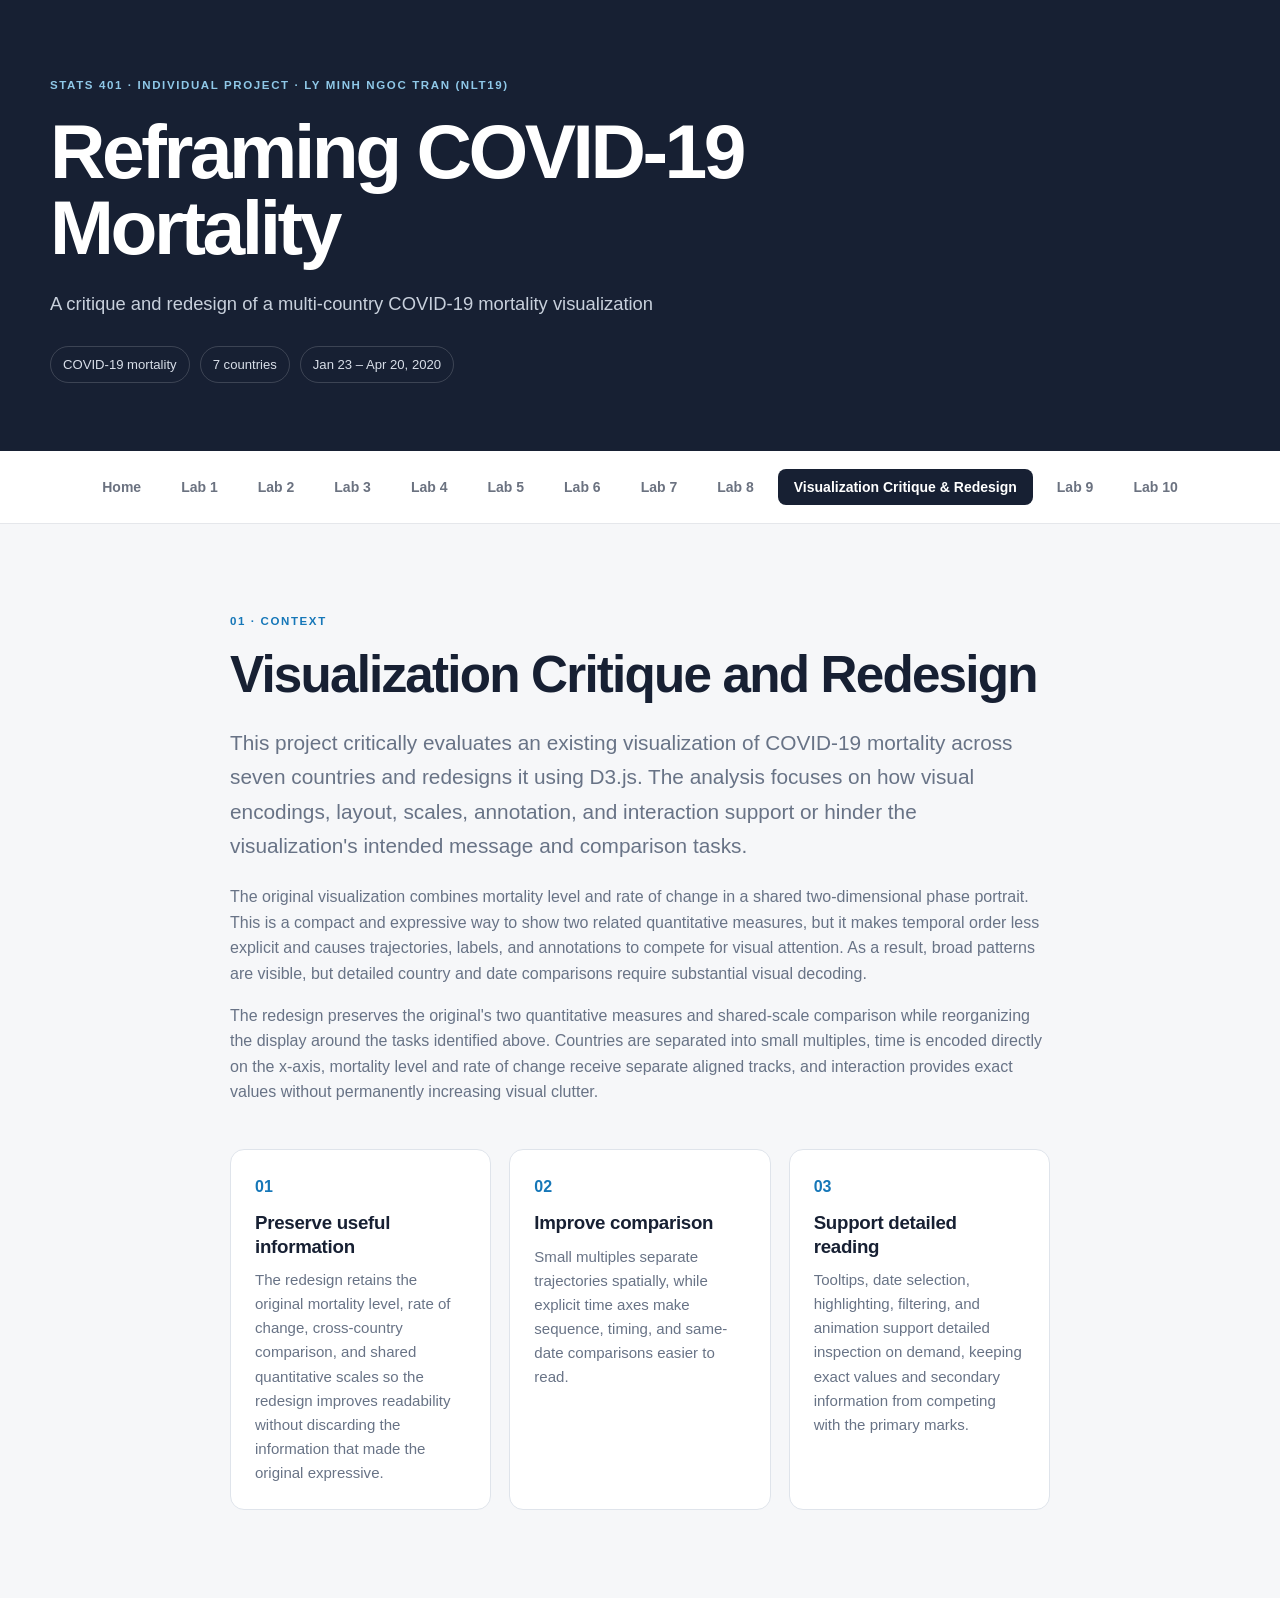
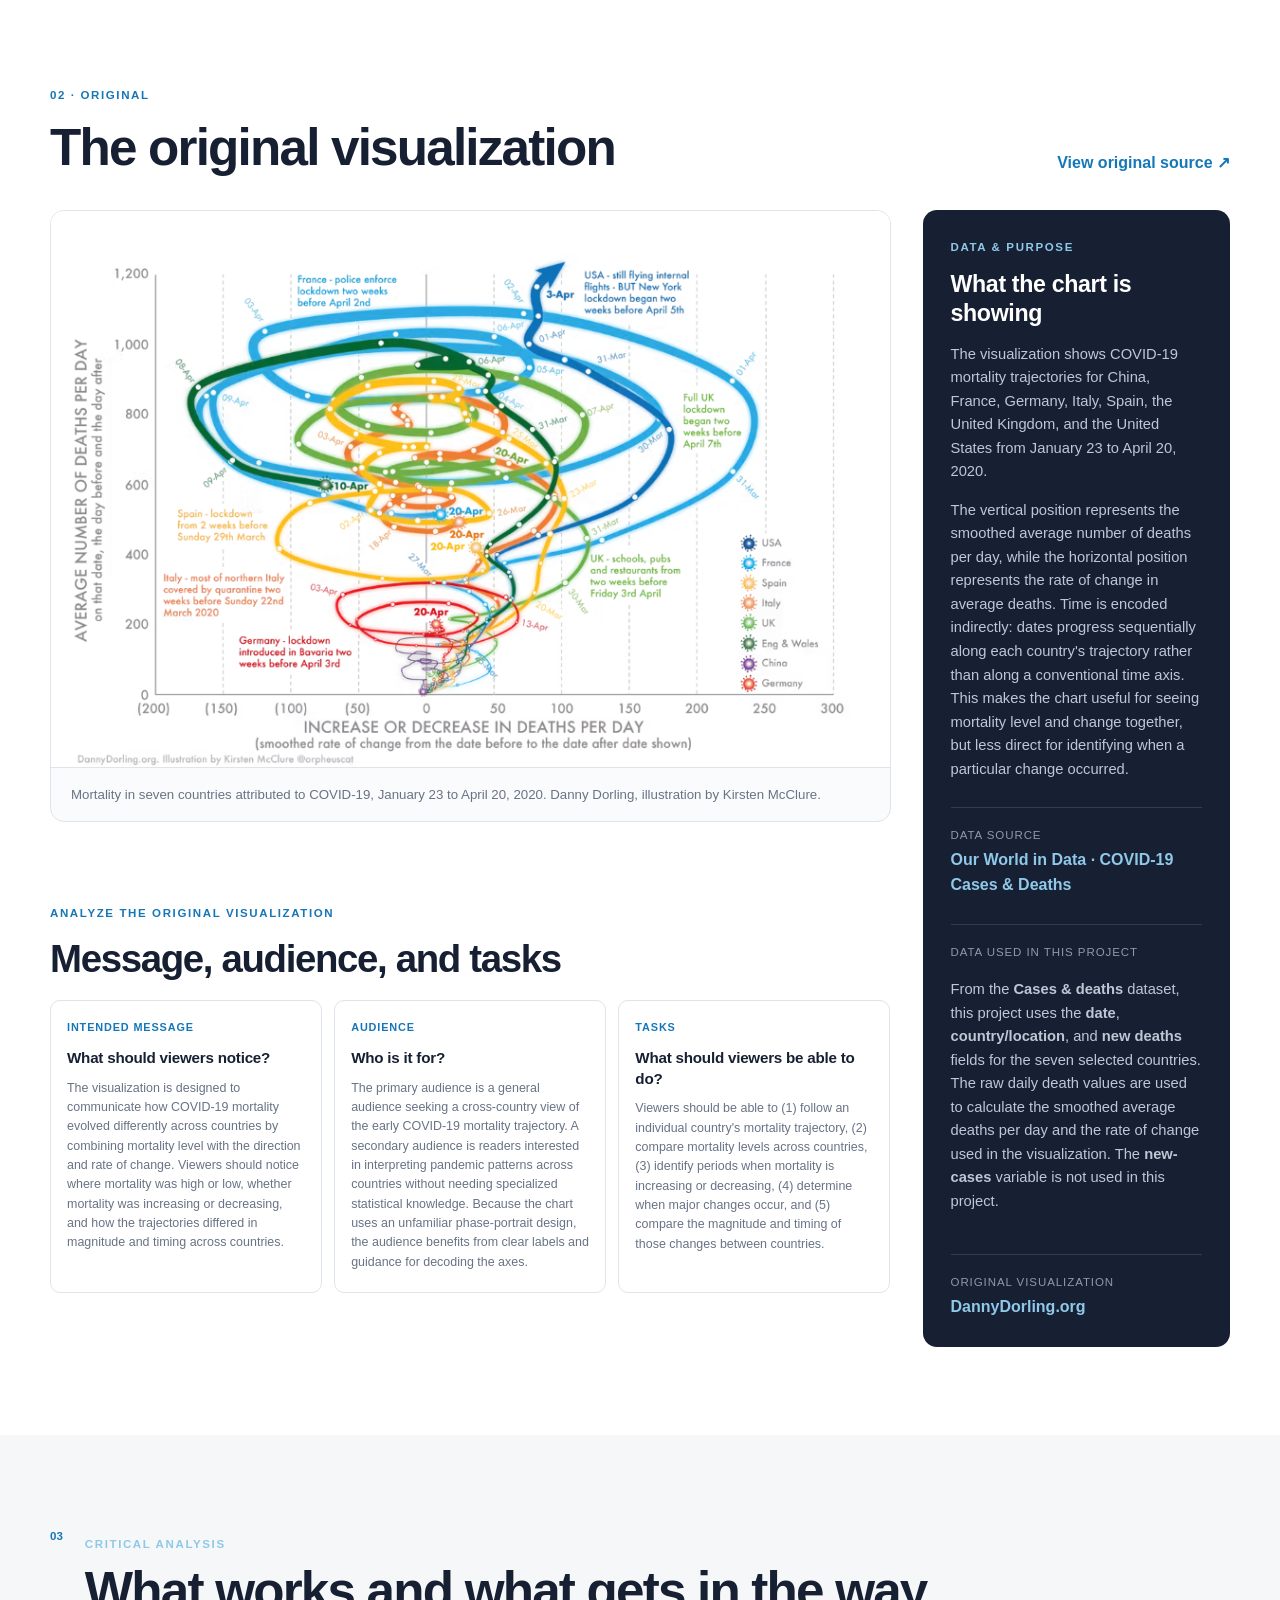
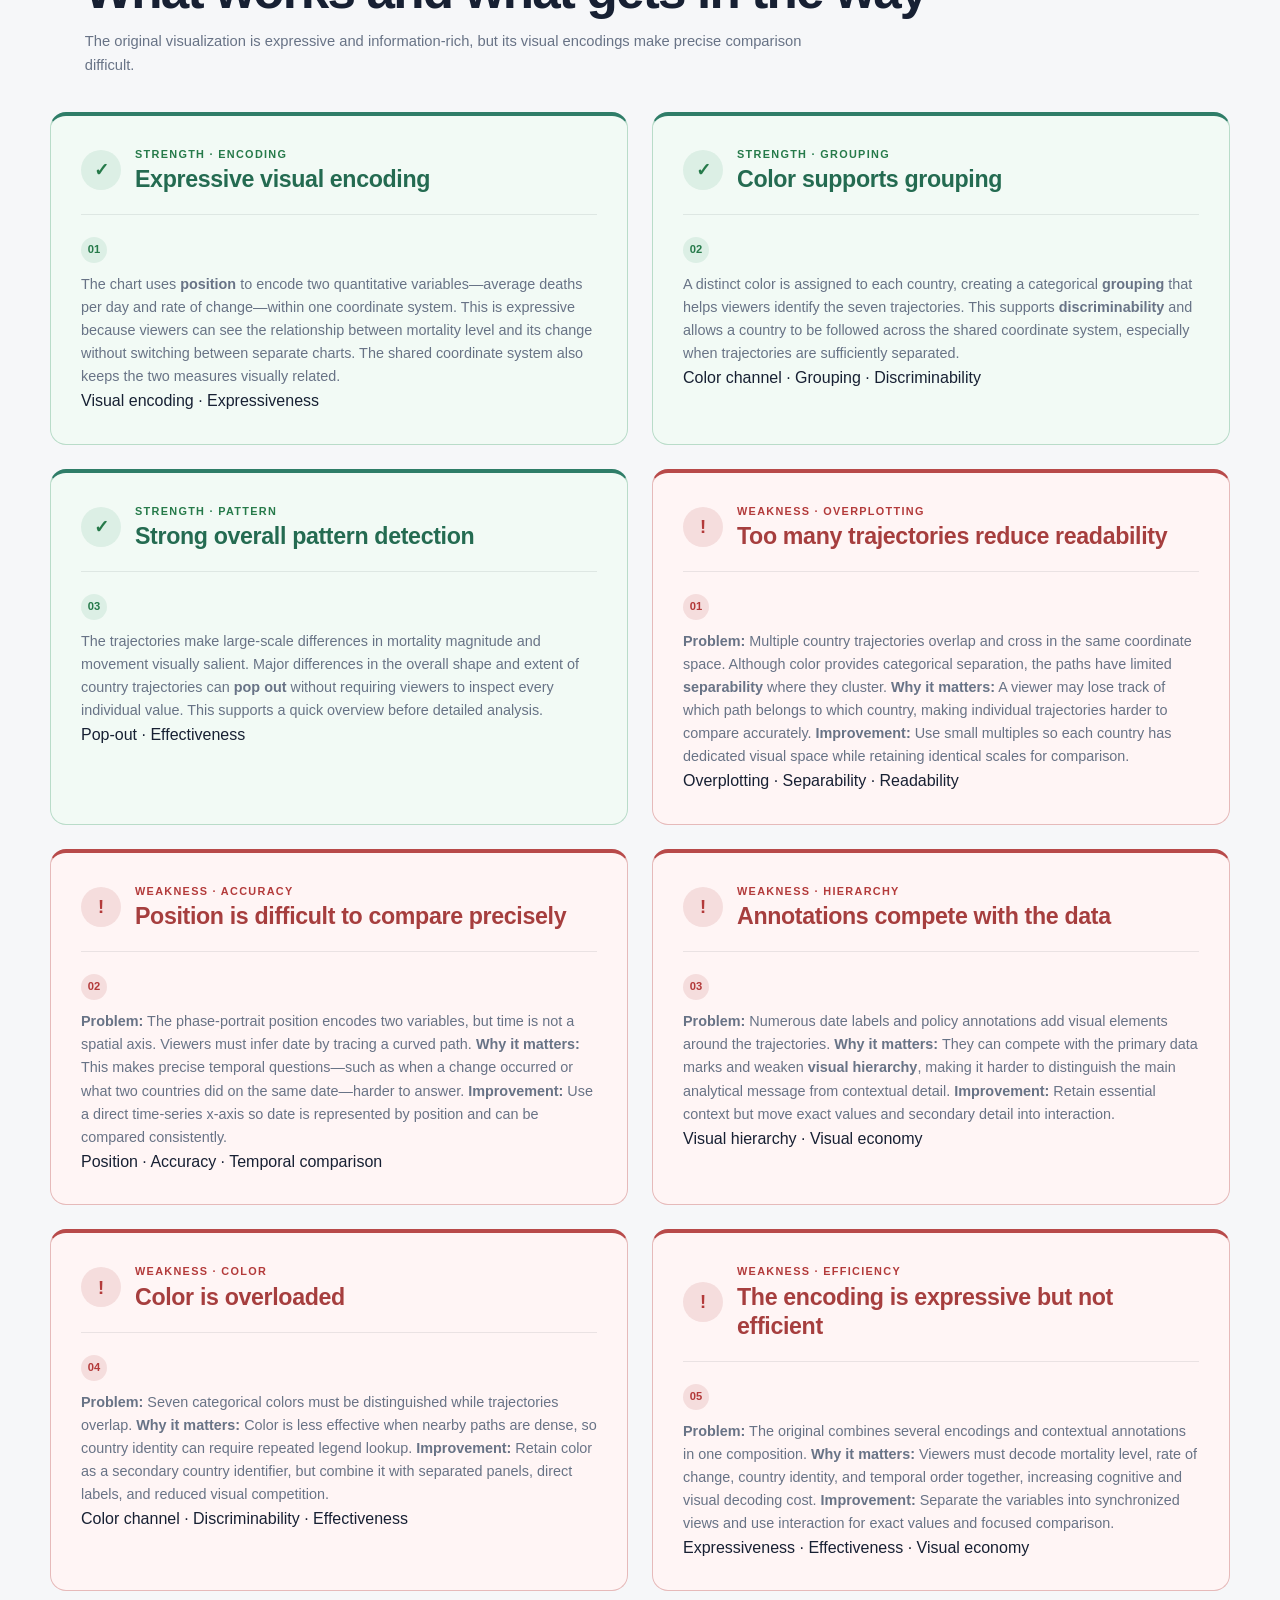
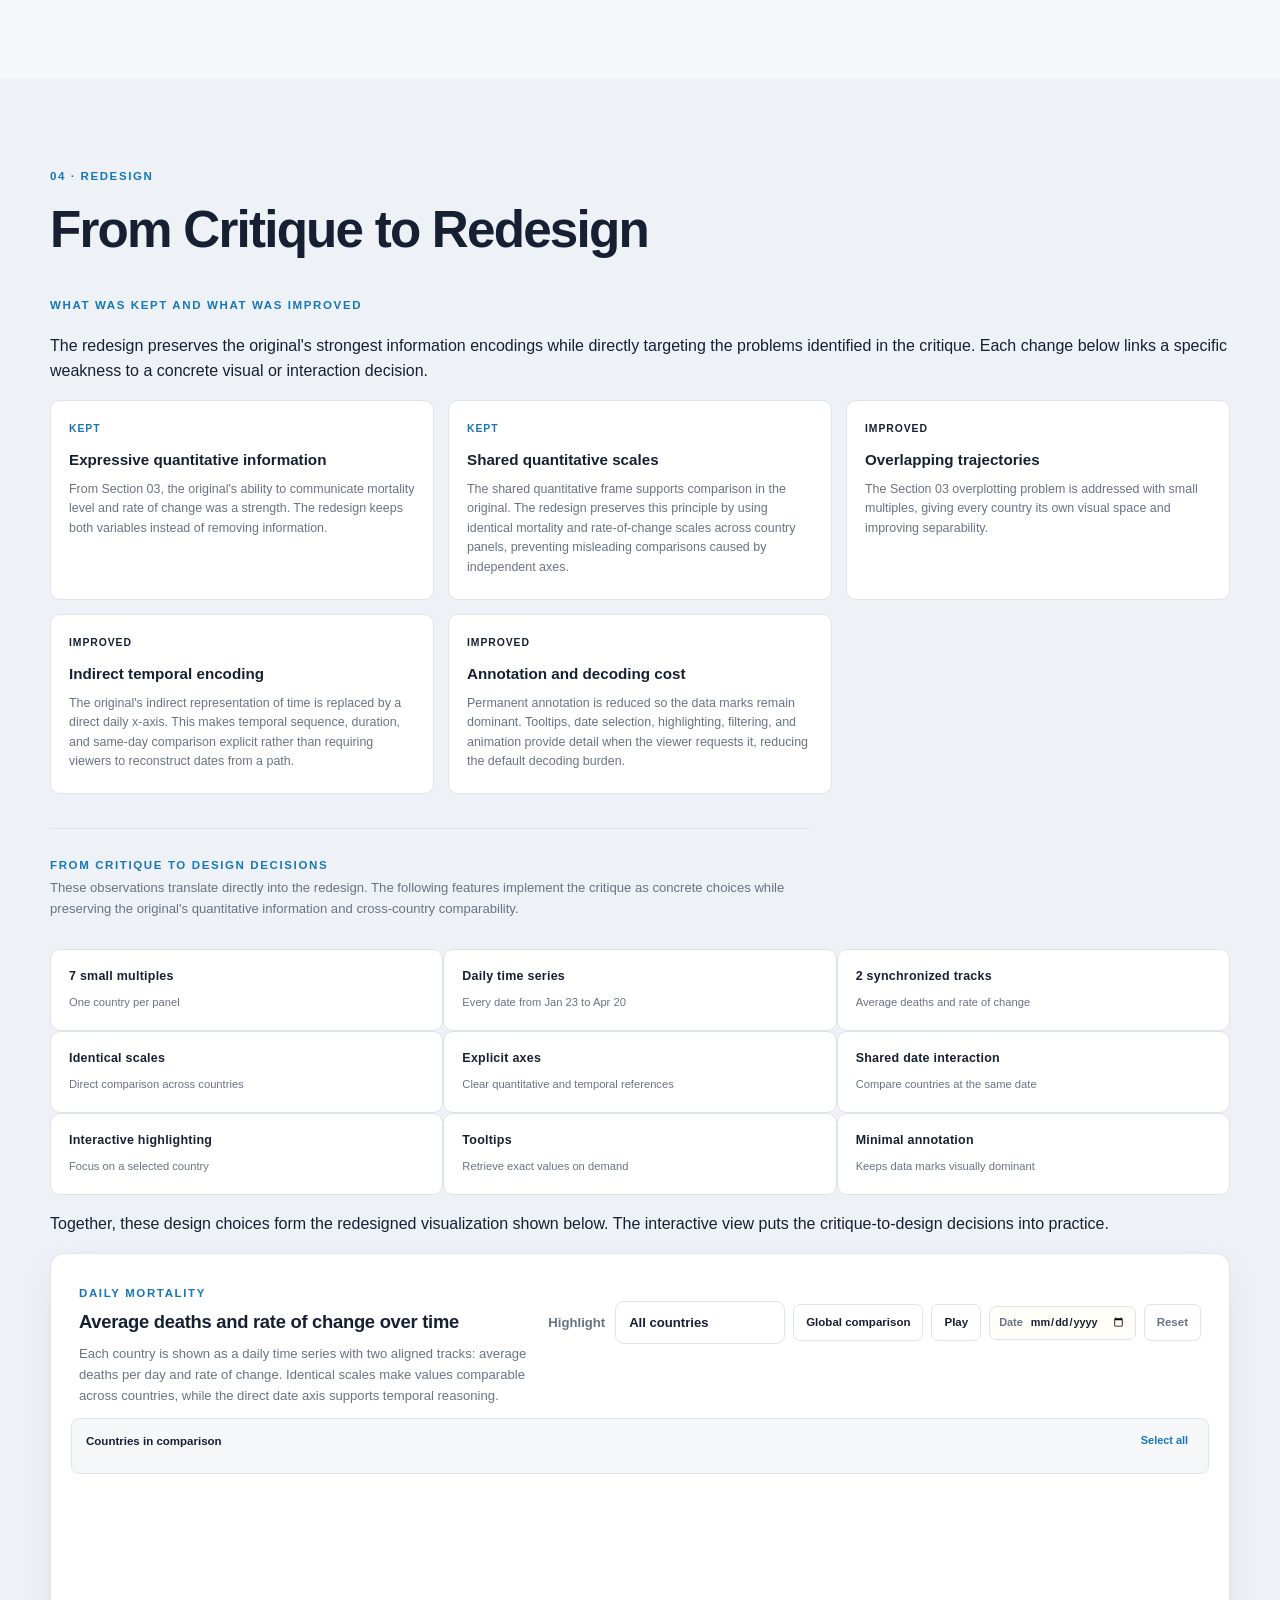
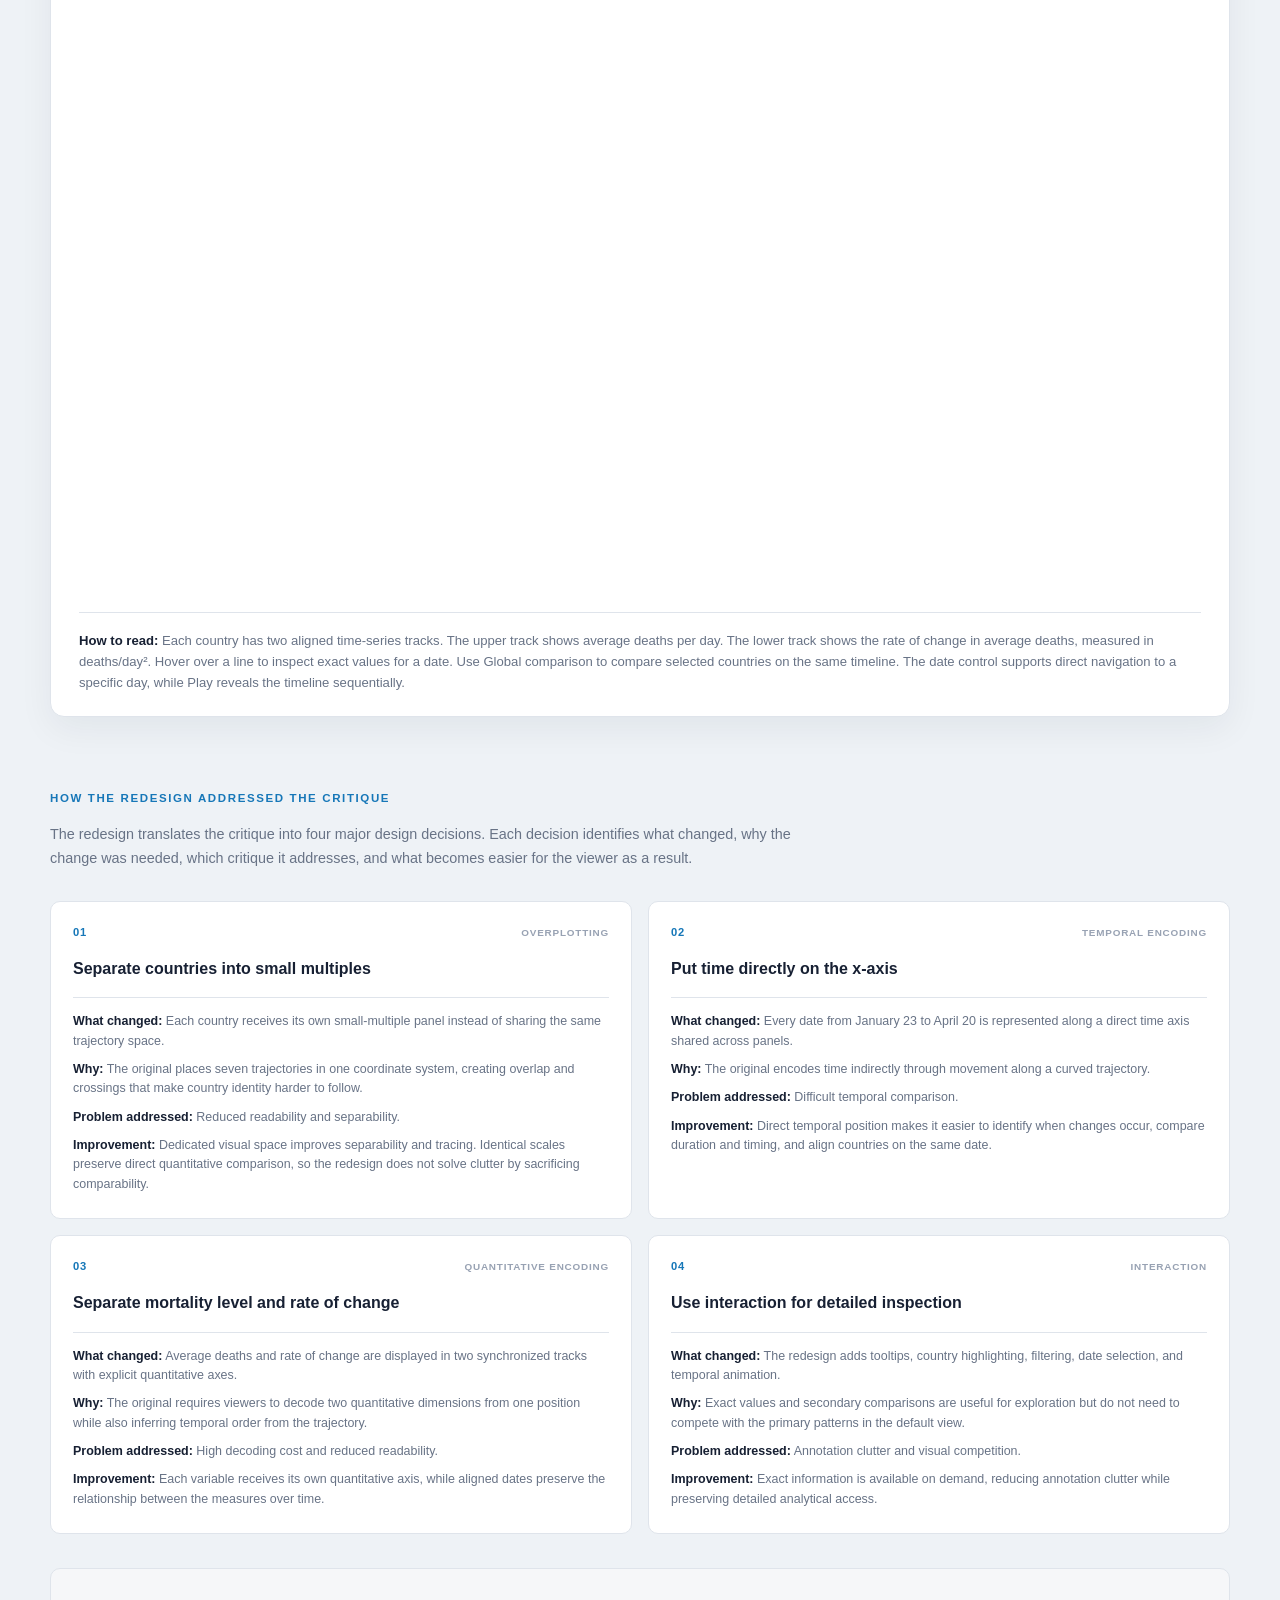
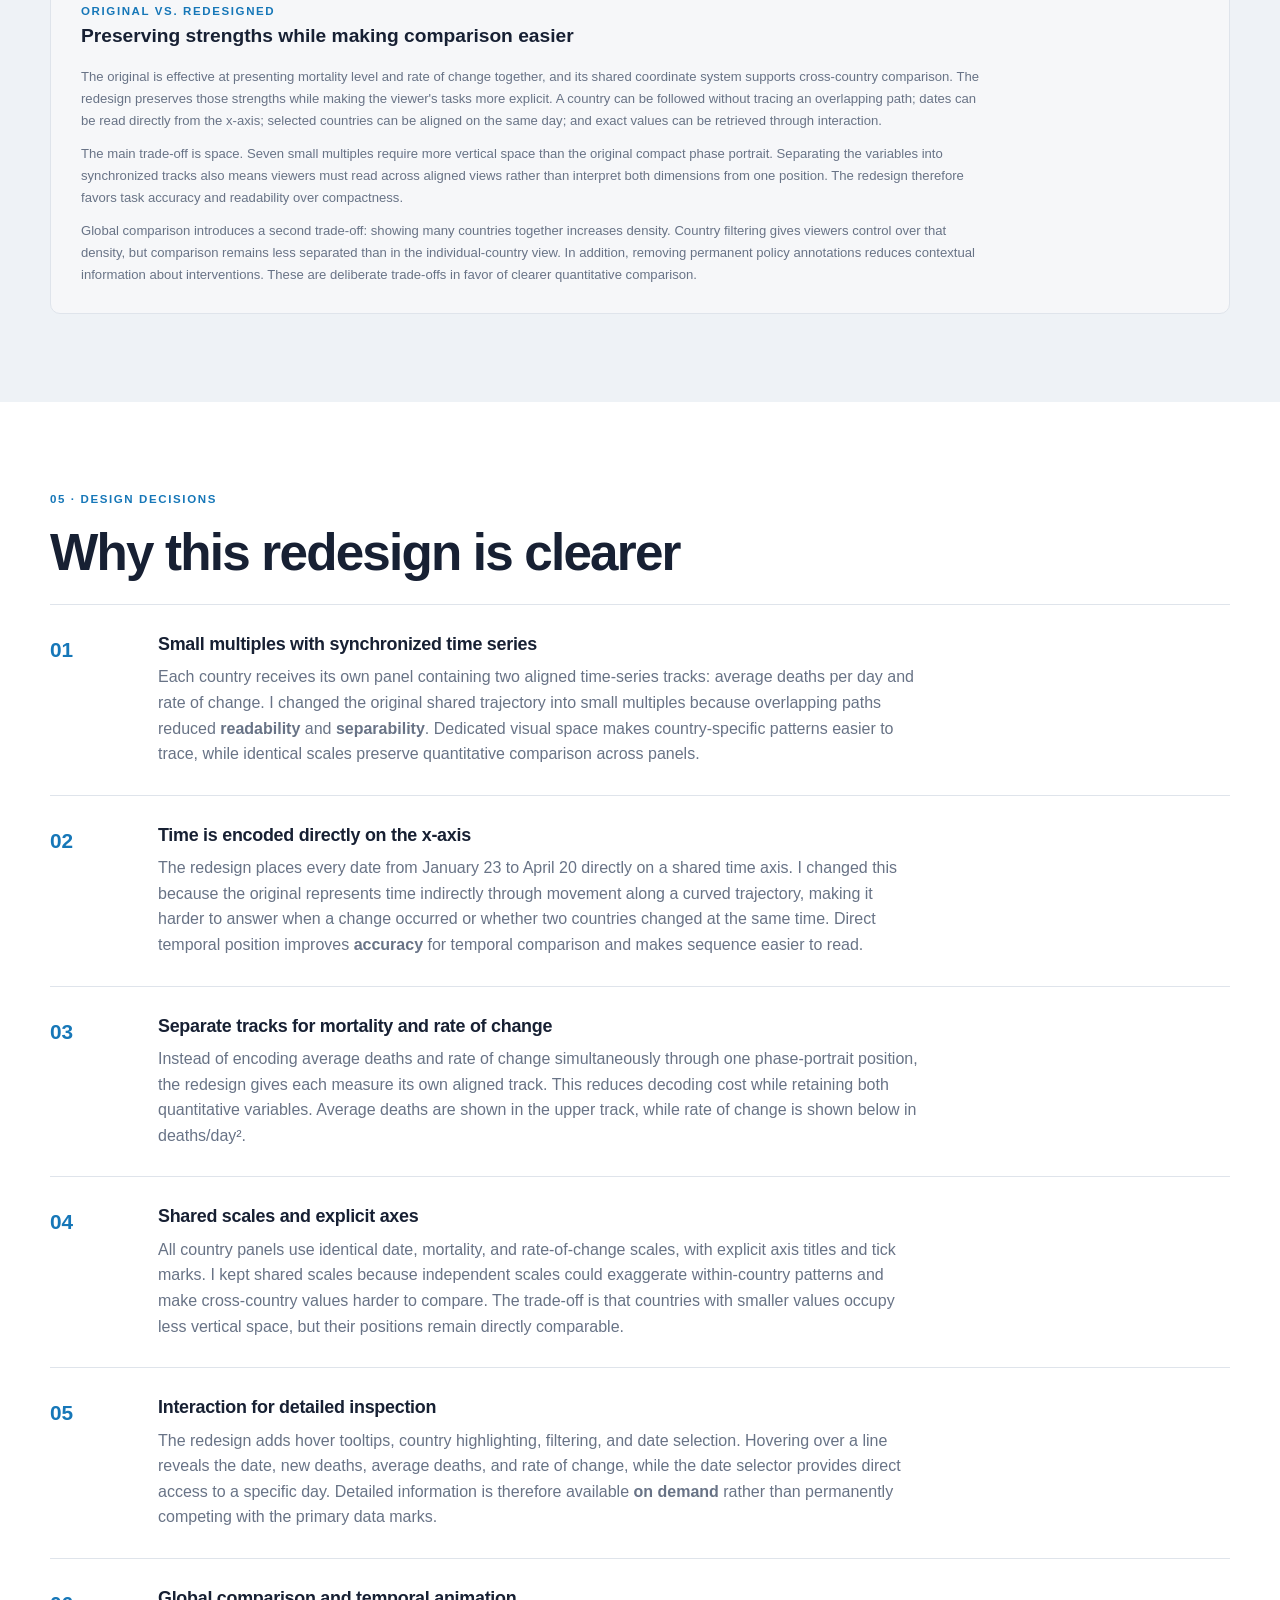
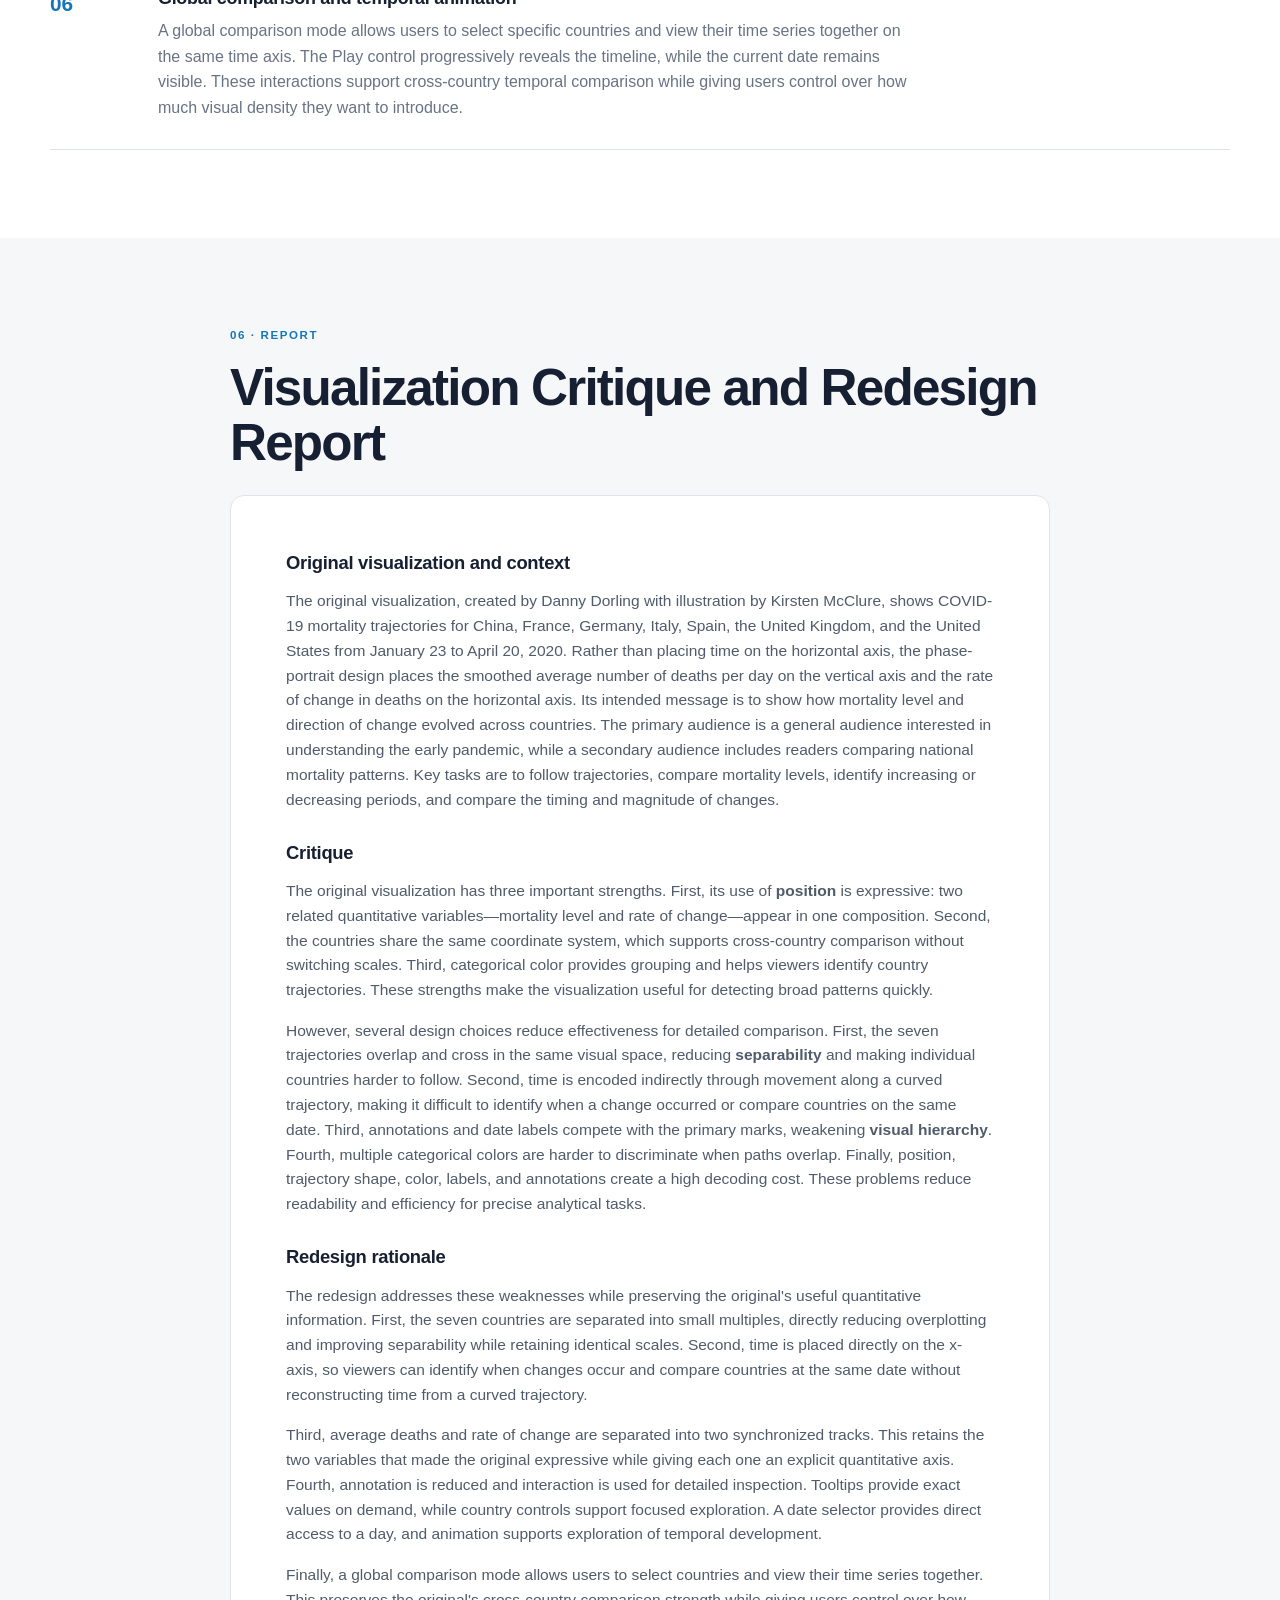
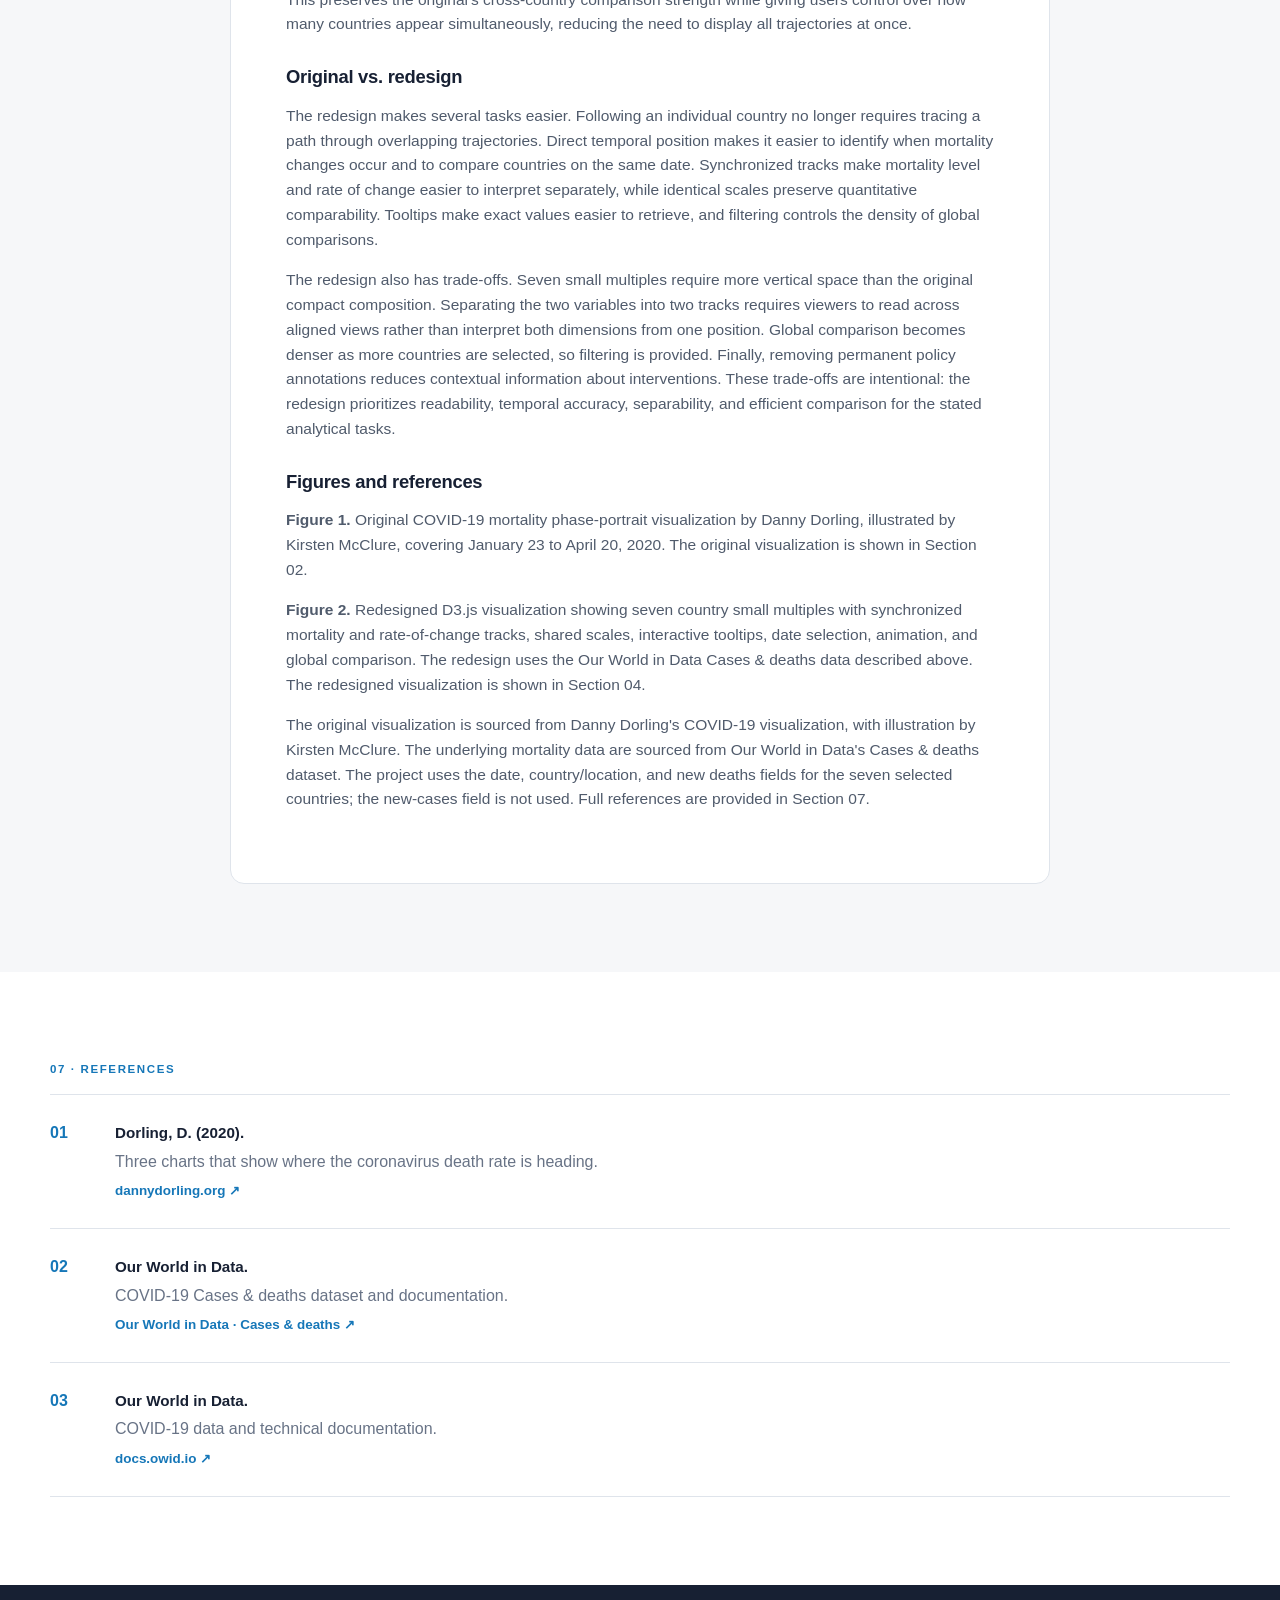
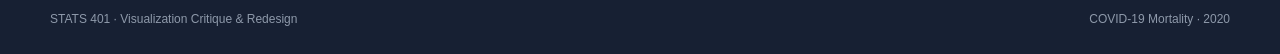
==== individual_project/index.html @ ecda4aff "Update COVID mortality visualization" ====
<!DOCTYPE html>
<html lang="en">

<head>

    <meta charset="UTF-8">

    <meta
        name="viewport"
        content="width=device-width, initial-scale=1.0"
    >

    <title>
        COVID-19 Mortality | Visualization Critique & Redesign
    </title>

    <link
        rel="stylesheet"
        href="style.css"
    >

    <script src="https://d3js.org/d3.v7.min.js"></script>

</head>


<body>

    <header class="site-header">

        <div class="header-inner">

            <div class="eyebrow">
                STATS 401 · INDIVIDUAL PROJECT · LY MINH NGOC TRAN (NLT19)
            </div>

            <h1>
                Reframing COVID-19 Mortality
            </h1>

            <p class="header-subtitle">
                A critique and redesign of a multi-country
                COVID-19 mortality visualization
            </p>

            <div class="header-meta">

                <span>
                    COVID-19 mortality
                </span>

                <span>
                    7 countries
                </span>

                <span>
                    Jan 23 – Apr 20, 2020
                </span>

            </div>

        </div>

    </header>


    <main>
        
        <nav id="lab-nav" class="lab-nav"></nav>

        <!-- 01 · CONTEXT -->

        <section class="intro section">

            <div class="content-narrow">

                <div class="section-label">
                    01 · CONTEXT
                </div>

                <h2>
                    Visualization Critique and Redesign
                </h2>

                <p class="lead">
                    This project critically evaluates an existing visualization of
                    COVID-19 mortality across seven countries and redesigns
                    it using D3.js. The analysis focuses on how visual
                    encodings, layout, scales, annotation, and interaction
                    support or hinder the visualization's intended message
                    and comparison tasks.
                </p>

                <p>
                    The original visualization combines mortality level and
                    rate of change in a shared two-dimensional phase portrait.
                    This is a compact and expressive way to show two related
                    quantitative measures, but it makes temporal order less
                    explicit and causes trajectories, labels, and annotations
                    to compete for visual attention. As a result, broad
                    patterns are visible, but detailed country and date
                    comparisons require substantial visual decoding.
                </p>

                <p>
                    The redesign preserves the original's two quantitative
                    measures and shared-scale comparison while reorganizing
                    the display around the tasks identified above. Countries
                    are separated into small multiples, time is encoded
                    directly on the x-axis, mortality level and rate of change
                    receive separate aligned tracks, and interaction provides
                    exact values without permanently increasing visual clutter.
                </p>


                <div class="principle-grid">


                    <div class="principle-card">

                        <span class="card-number">
                            01
                        </span>

                        <h3>
                            Preserve useful information
                        </h3>

                        <p>
                            The redesign retains the original mortality level,
                            rate of change, cross-country comparison, and
                            shared quantitative scales so the redesign improves
                            readability without discarding the information
                            that made the original expressive.
                        </p>

                    </div>


                    <div class="principle-card">

                        <span class="card-number">
                            02
                        </span>

                        <h3>
                            Improve comparison
                        </h3>

                        <p>
                            Small multiples separate trajectories spatially, while
                            explicit time axes make sequence, timing, and
                            same-date comparisons easier to read.
                        </p>

                    </div>


                    <div class="principle-card">

                        <span class="card-number">
                            03
                        </span>

                        <h3>
                            Support detailed reading
                        </h3>

                        <p>
                            Tooltips, date selection, highlighting, filtering,
                            and animation support detailed inspection on demand,
                            keeping exact values and secondary information from
                            competing with the primary marks.
                        </p>

                    </div>


                </div>

            </div>

        </section>



        <!-- 02 · ORIGINAL -->

        <section class="original section">

            <div class="content-wide">

                <div class="section-heading">

                    <div>

                        <div class="section-label">
                            02 · ORIGINAL
                        </div>

                        <h2>
                            The original visualization
                        </h2>

                    </div>

                    <a
                        class="source-link"
                        href="https://www.dannydorling.org/?p=7758"
                        target="_blank"
                        rel="noopener noreferrer"
                    >
                        View original source ↗
                    </a>

                </div>


                <div class="original-layout">


                    <!-- ORIGINAL VISUALIZATION -->

                    <figure class="original-figure">

                        <img
                            src="images/original_visualization.png"
                            alt="Original COVID-19 mortality phase portrait"
                        >

                        <figcaption>
                            Mortality in seven countries attributed to
                            COVID-19, January 23 to April 20, 2020.
                            Danny Dorling, illustration by Kirsten McClure.
                        </figcaption>

                    </figure>


                    <!-- DATA & PURPOSE -->

                    <aside class="context-card">

                        <div class="mini-label">
                            DATA & PURPOSE
                        </div>

                        <h3>
                            What the chart is showing
                        </h3>

                        <p>
                            The visualization shows COVID-19 mortality
                            trajectories for China, France, Germany, Italy,
                            Spain, the United Kingdom, and the United States
                            from January 23 to April 20, 2020.
                        </p>

                        <p>
                            The vertical position represents the smoothed average
                            number of deaths per day, while the horizontal
                            position represents the rate of change in average
                            deaths. Time is encoded indirectly: dates progress
                            sequentially along each country's trajectory rather
                            than along a conventional time axis. This makes the
                            chart useful for seeing mortality level and change
                            together, but less direct for identifying when a
                            particular change occurred.
                        </p>


                        <div class="source-block">

                            <span>
                                Data source
                            </span>

                            <a
                                href="https://ourworldindata.org/covid-cases"
                                target="_blank"
                                rel="noopener noreferrer"
                            >
                                Our World in Data · COVID-19 Cases & Deaths
                            </a>

                        </div>


                        <div class="source-block">

                            <span>
                                Data used in this project
                            </span>

                            <p>
                                From the <strong>Cases & deaths</strong>
                                dataset, this project uses the
                                <strong>date</strong>,
                                <strong>country/location</strong>, and
                                <strong>new deaths</strong> fields for the
                                seven selected countries. The raw daily death
                                values are used to calculate the smoothed
                                average deaths per day and the rate of change
                                used in the visualization. The
                                <strong>new-cases</strong> variable is not
                                used in this project.
                            </p>

                        </div>


                        <div class="source-block">

                            <span>
                                Original visualization
                            </span>

                            <a
                                href="https://www.dannydorling.org/?p=7758"
                                target="_blank"
                                rel="noopener noreferrer"
                            >
                                DannyDorling.org
                            </a>

                        </div>

                    </aside>


                    <!-- ANALYZE THE ORIGINAL VISUALIZATION -->

                    <div class="analysis-block">

                        <div class="section-label">
                            ANALYZE THE ORIGINAL VISUALIZATION
                        </div>

                        <h2>
                            Message, audience, and tasks
                        </h2>


                        <div class="analysis-grid">


                            <article class="analysis-card">

                                <span class="analysis-label">
                                    INTENDED MESSAGE
                                </span>

                                <h3>
                                    What should viewers notice?
                                </h3>

                                <p>
                                    The visualization is designed to communicate
                                    how COVID-19 mortality evolved differently
                                    across countries by combining mortality
                                    level with the direction and rate of change.
                                    Viewers should notice where mortality was
                                    high or low, whether mortality was
                                    increasing or decreasing, and how the
                                    trajectories differed in magnitude and timing
                                    across countries.
                                </p>

                            </article>


                            <article class="analysis-card">

                                <span class="analysis-label">
                                    AUDIENCE
                                </span>

                                <h3>
                                    Who is it for?
                                </h3>

                                <p>
                                    The primary audience is a general audience
                                    seeking a cross-country view of the early
                                    COVID-19 mortality trajectory. A secondary
                                    audience is readers interested in interpreting
                                    pandemic patterns across countries without
                                    needing specialized statistical knowledge.
                                    Because the chart uses an unfamiliar
                                    phase-portrait design, the audience benefits
                                    from clear labels and guidance for decoding
                                    the axes.
                                </p>

                            </article>


                            <article class="analysis-card">

                                <span class="analysis-label">
                                    TASKS
                                </span>

                                <h3>
                                    What should viewers be able to do?
                                </h3>

                                <p>
                                    Viewers should be able to (1) follow an
                                    individual country's mortality trajectory,
                                    (2) compare mortality levels across
                                    countries, (3) identify periods when
                                    mortality is increasing or decreasing,
                                    (4) determine when major changes occur,
                                    and (5) compare the magnitude and timing
                                    of those changes between countries.
                                </p>

                            </article>


                        </div>

                    </div>


                </div>

            </div>

        </section>



        <!-- 03 · CRITIQUE -->

        <section class="section critique-section" id="critique">

            <div class="section-heading">

                <span class="section-number">
                    03
                </span>

                <div>

                    <p class="eyebrow">
                        Critical analysis
                    </p>

                    <h2>
                        What works and what gets in the way
                    </h2>

                    <p class="section-intro">
                        The original visualization is expressive and
                        information-rich, but its visual encodings make
                        precise comparison difficult.
                    </p>

                </div>

            </div>


            <div class="critique-grid">


                <article class="critique-card strength-card">

                    <div class="critique-header">

                        <div class="critique-icon">
                            ✓
                        </div>

                        <div>

                            <p class="critique-label">
                                Strength · Encoding
                            </p>

                            <h3>
                                Expressive visual encoding
                            </h3>

                        </div>

                    </div>

                    <span class="critique-number">
                        01
                    </span>

                    <p>
                        The chart uses <strong>position</strong> to encode two
                        quantitative variables—average deaths per day and
                        rate of change—within one coordinate system. This is
                        expressive because viewers can see the relationship
                        between mortality level and its change without
                        switching between separate charts. The shared
                        coordinate system also keeps the two measures
                        visually related.
                    </p>

                    <div class="critique-principle">
                        Visual encoding · Expressiveness
                    </div>

                </article>


                <article class="critique-card strength-card">

                    <div class="critique-header">

                        <div class="critique-icon">
                            ✓
                        </div>

                        <div>

                            <p class="critique-label">
                                Strength · Grouping
                            </p>

                            <h3>
                                Color supports grouping
                            </h3>

                        </div>

                    </div>

                    <span class="critique-number">
                        02
                    </span>

                    <p>
                        A distinct color is assigned to each country, creating
                        a categorical <strong>grouping</strong> that helps
                        viewers identify the seven trajectories. This supports
                        <strong>discriminability</strong> and allows a country
                        to be followed across the shared coordinate system,
                        especially when trajectories are sufficiently separated.
                    </p>

                    <div class="critique-principle">
                        Color channel · Grouping · Discriminability
                    </div>

                </article>


                <article class="critique-card strength-card">

                    <div class="critique-header">

                        <div class="critique-icon">
                            ✓
                        </div>

                        <div>

                            <p class="critique-label">
                                Strength · Pattern
                            </p>

                            <h3>
                                Strong overall pattern detection
                            </h3>

                        </div>

                    </div>

                    <span class="critique-number">
                        03
                    </span>

                    <p>
                        The trajectories make large-scale differences in
                        mortality magnitude and movement visually salient.
                        Major differences in the overall shape and extent of
                        country trajectories can <strong>pop out</strong>
                        without requiring viewers to inspect every individual
                        value. This supports a quick overview before detailed
                        analysis.
                    </p>

                    <div class="critique-principle">
                        Pop-out · Effectiveness
                    </div>

                </article>


                <article class="critique-card weakness-card">

                    <div class="critique-header">

                        <div class="critique-icon">
                            !
                        </div>

                        <div>

                            <p class="critique-label">
                                Weakness · Overplotting
                            </p>

                            <h3>
                                Too many trajectories reduce readability
                            </h3>

                        </div>

                    </div>

                    <span class="critique-number">
                        01
                    </span>

                    <p>
                        <strong>Problem:</strong> Multiple country trajectories
                        overlap and cross in the same coordinate space.
                        Although color provides categorical separation, the
                        paths have limited <strong>separability</strong>
                        where they cluster.
                        <strong>Why it matters:</strong> A viewer may lose
                        track of which path belongs to which country, making
                        individual trajectories harder to compare accurately.
                        <strong>Improvement:</strong> Use small multiples so
                        each country has dedicated visual space while retaining
                        identical scales for comparison.
                    </p>

                    <div class="critique-principle">
                        Overplotting · Separability · Readability
                    </div>

                </article>


                <article class="critique-card weakness-card">

                    <div class="critique-header">

                        <div class="critique-icon">
                            !
                        </div>

                        <div>

                            <p class="critique-label">
                                Weakness · Accuracy
                            </p>

                            <h3>
                                Position is difficult to compare precisely
                            </h3>

                        </div>

                    </div>

                    <span class="critique-number">
                        02
                    </span>

                    <p>
                        <strong>Problem:</strong> The phase-portrait position
                        encodes two variables, but time is not a spatial axis.
                        Viewers must infer date by tracing a curved path.
                        <strong>Why it matters:</strong> This makes precise
                        temporal questions—such as when a change occurred or
                        what two countries did on the same date—harder to
                        answer.
                        <strong>Improvement:</strong> Use a direct time-series
                        x-axis so date is represented by position and can be
                        compared consistently.
                    </p>

                    <div class="critique-principle">
                        Position · Accuracy · Temporal comparison
                    </div>

                </article>


                <article class="critique-card weakness-card">

                    <div class="critique-header">

                        <div class="critique-icon">
                            !
                        </div>

                        <div>

                            <p class="critique-label">
                                Weakness · Hierarchy
                            </p>

                            <h3>
                                Annotations compete with the data
                            </h3>

                        </div>

                    </div>

                    <span class="critique-number">
                        03
                    </span>

                    <p>
                        <strong>Problem:</strong> Numerous date labels and
                        policy annotations add visual elements around the
                        trajectories.
                        <strong>Why it matters:</strong> They can compete with
                        the primary data marks and weaken
                        <strong>visual hierarchy</strong>, making it harder
                        to distinguish the main analytical message from
                        contextual detail.
                        <strong>Improvement:</strong> Retain essential context
                        but move exact values and secondary detail into
                        interaction.
                    </p>

                    <div class="critique-principle">
                        Visual hierarchy · Visual economy
                    </div>

                </article>


                <article class="critique-card weakness-card">

                    <div class="critique-header">

                        <div class="critique-icon">
                            !
                        </div>

                        <div>

                            <p class="critique-label">
                                Weakness · Color
                            </p>

                            <h3>
                                Color is overloaded
                            </h3>

                        </div>

                    </div>

                    <span class="critique-number">
                        04
                    </span>

                    <p>
                        <strong>Problem:</strong> Seven categorical colors
                        must be distinguished while trajectories overlap.
                        <strong>Why it matters:</strong> Color is less
                        effective when nearby paths are dense, so country
                        identity can require repeated legend lookup.
                        <strong>Improvement:</strong> Retain color as a
                        secondary country identifier, but combine it with
                        separated panels, direct labels, and reduced visual
                        competition.
                    </p>

                    <div class="critique-principle">
                        Color channel · Discriminability · Effectiveness
                    </div>

                </article>


                <article class="critique-card weakness-card">

                    <div class="critique-header">

                        <div class="critique-icon">
                            !
                        </div>

                        <div>

                            <p class="critique-label">
                                Weakness · Efficiency
                            </p>

                            <h3>
                                The encoding is expressive but not efficient
                            </h3>

                        </div>

                    </div>

                    <span class="critique-number">
                        05
                    </span>

                    <p>
                        <strong>Problem:</strong> The original combines
                        several encodings and contextual annotations in one
                        composition.
                        <strong>Why it matters:</strong> Viewers must decode
                        mortality level, rate of change, country identity,
                        and temporal order together, increasing cognitive
                        and visual decoding cost.
                        <strong>Improvement:</strong> Separate the variables
                        into synchronized views and use interaction for exact
                        values and focused comparison.
                    </p>

                    <div class="critique-principle">
                        Expressiveness · Effectiveness · Visual economy
                    </div>

                </article>


            </div>

        </section>



        <!-- 04 · REDESIGN -->

        <section class="redesign section">

            <div class="content-wide">


                <div class="section-heading redesign-heading">

                    <div>

                        <div class="section-label">
                            04 · REDESIGN
                        </div>

                        <h2>
                            From Critique to Redesign
                        </h2>

                    </div>

                </div>


                <!-- LINK BACK TO CRITIQUE -->

                <div class="redesign-rationale">

                    <span class="section-label">
                        WHAT WAS KEPT AND WHAT WAS IMPROVED
                    </span>

                    <p>
                        The redesign preserves the original's strongest
                        information encodings while directly targeting the
                        problems identified in the critique. Each change below
                        links a specific weakness to a concrete visual or
                        interaction decision.
                    </p>


                    <div class="rationale-grid">


                        <div class="rationale-card kept">

                            <span>
                                KEPT
                            </span>

                            <h4>
                                Expressive quantitative information
                            </h4>

                            <p>
                                From Section 03, the original's ability to
                                communicate mortality level and rate of change
                                was a strength. The redesign keeps both
                                variables instead of removing information.
                            </p>

                        </div>


                        <div class="rationale-card kept">

                            <span>
                                KEPT
                            </span>

                            <h4>
                                Shared quantitative scales
                            </h4>

                            <p>
                                The shared quantitative frame supports
                                comparison in the original. The redesign
                                preserves this principle by using identical
                                mortality and rate-of-change scales across
                                country panels, preventing misleading
                                comparisons caused by independent axes.
                            </p>

                        </div>


                        <div class="rationale-card improved">

                            <span>
                                IMPROVED
                            </span>

                            <h4>
                                Overlapping trajectories
                            </h4>

                            <p>
                                The Section 03 overplotting problem is addressed
                                with small multiples, giving every country its
                                own visual space and improving separability.
                            </p>

                        </div>


                        <div class="rationale-card improved">

                            <span>
                                IMPROVED
                            </span>

                            <h4>
                                Indirect temporal encoding
                            </h4>

                            <p>
                                The original's indirect representation of time
                                is replaced by a direct daily x-axis. This
                                makes temporal sequence, duration, and same-day
                                comparison explicit rather than requiring
                                viewers to reconstruct dates from a path.
                            </p>

                        </div>


                        <div class="rationale-card improved">

                            <span>
                                IMPROVED
                            </span>

                            <h4>
                                Annotation and decoding cost
                            </h4>

                            <p>
                                Permanent annotation is reduced so the data
                                marks remain dominant. Tooltips, date selection,
                                highlighting, filtering, and animation provide
                                detail when the viewer requests it, reducing
                                the default decoding burden.
                            </p>

                        </div>

                    </div>


                    <div class="rationale-transition">

                        <span class="section-label">
                            FROM CRITIQUE TO DESIGN DECISIONS
                        </span>

                        <p>
                            These observations translate directly into the
                            redesign. The following features implement the
                            critique as concrete choices while preserving the
                            original's quantitative information and
                            cross-country comparability.
                        </p>

                    </div>


                    <div class="redesign-features">


                        <div class="feature">

                            <strong>
                                7 small multiples
                            </strong>

                            <span>
                                One country per panel
                            </span>

                        </div>


                        <div class="feature">

                            <strong>
                                Daily time series
                            </strong>

                            <span>
                                Every date from Jan 23 to Apr 20
                            </span>

                        </div>


                        <div class="feature">

                            <strong>
                                2 synchronized tracks
                            </strong>

                            <span>
                                Average deaths and rate of change
                            </span>

                        </div>


                        <div class="feature">

                            <strong>
                                Identical scales
                            </strong>

                            <span>
                                Direct comparison across countries
                            </span>

                        </div>


                        <div class="feature">

                            <strong>
                                Explicit axes
                            </strong>

                            <span>
                                Clear quantitative and temporal references
                            </span>

                        </div>


                        <div class="feature">

                            <strong>
                                Shared date interaction
                            </strong>

                            <span>
                                Compare countries at the same date
                            </span>

                        </div>


                        <div class="feature">

                            <strong>
                                Interactive highlighting
                            </strong>

                            <span>
                                Focus on a selected country
                            </span>

                        </div>


                        <div class="feature">

                            <strong>
                                Tooltips
                            </strong>

                            <span>
                                Retrieve exact values on demand
                            </span>

                        </div>


                        <div class="feature">

                            <strong>
                                Minimal annotation
                            </strong>

                            <span>
                                Keeps data marks visually dominant
                            </span>

                        </div>


                    </div>

                </div>

                <p>
                    Together, these design choices form the redesigned
                    visualization shown below. The interactive view puts the
                    critique-to-design decisions into practice.
                </p>


                <div class="chart-card">

                    <div class="chart-header">

                        <div>

                            <span class="chart-kicker">
                                DAILY MORTALITY
                            </span>

                            <h3>
                                Average deaths and rate of change over time
                            </h3>

                            <p class="section-description">
                                Each country is shown as a daily time series
                                with two aligned tracks: average deaths per day
                                and rate of change. Identical scales make values
                                comparable across countries, while the direct
                                date axis supports temporal reasoning.
                            </p>

                        </div>


                        <div class="chart-controls">

                            <div
                                id="highlight-control"
                                class="control"
                            >

                                <label for="country-select">
                                    Highlight
                                </label>

                                <select id="country-select">

                                    <option value="all">
                                        All countries
                                    </option>

                                </select>

                            </div>


                            <button
                                id="global-toggle"
                                class="chart-button"
                                type="button"
                            >
                                Global comparison
                            </button>


                            <button
                                id="play-button"
                                class="chart-button"
                                type="button"
                            >
                                Play
                            </button>


                            <label
                                for="date-select"
                                class="date-control"
                            >

                                <span>
                                    Date
                                </span>

                                <input
                                    id="date-select"
                                    type="date"
                                    aria-label="Select visualization date"
                                >

                            </label>


                            <button
                                id="reset-button"
                                class="chart-button secondary"
                                type="button"
                            >
                                Reset
                            </button>

                        </div>

                    </div>


                    <div
                        id="comparison-controls"
                        class="comparison-controls"
                    >

                        <div class="comparison-heading">

                            <strong>
                                Countries in comparison
                            </strong>

                            <button
                                id="select-all-countries"
                                type="button"
                            >
                                Select all
                            </button>

                        </div>


                        <div
                            id="country-checkboxes"
                            class="country-checkboxes"
                        ></div>

                    </div>


                    <div
                        id="visualization"
                        aria-label="Interactive COVID-19 mortality visualization"
                    ></div>


                    <div class="chart-note">

                        <strong>
                            How to read:
                        </strong>

                        Each country has two aligned time-series tracks. The
                        upper track shows average deaths per day. The lower
                        track shows the rate of change in average deaths,
                        measured in deaths/day². Hover over a line to inspect
                        exact values for a date. Use Global comparison to
                        compare selected countries on the same timeline. The
                        date control supports direct navigation to a specific
                        day, while Play reveals the timeline sequentially.

                    </div>

                </div>



                <!-- PART 5 · EXPLAIN YOUR DESIGN -->

                <div class="design-explanation">

                    <div class="section-label">
                        HOW THE REDESIGN ADDRESSED THE CRITIQUE
                    </div>

                    <p class="design-intro">
                        The redesign translates the critique into four major
                        design decisions. Each decision identifies what
                        changed, why the change was needed, which critique it
                        addresses, and what becomes easier for the viewer as
                        a result.
                    </p>


                    <div class="explanation-grid">


                        <article class="explanation-card">

                            <div class="explanation-top">

                                <span class="explanation-number">
                                    01
                                </span>

                                <span class="explanation-kicker">
                                    OVERPLOTTING
                                </span>

                            </div>

                            <h4>
                                Separate countries into small multiples
                            </h4>

                            <div class="explanation-detail">

                                <p>
                                    <strong>What changed:</strong> Each
                                    country receives its own small-multiple
                                    panel instead of sharing the same
                                    trajectory space.
                                </p>

                                <p>
                                    <strong>Why:</strong> The original places
                                    seven trajectories in one coordinate
                                    system, creating overlap and crossings
                                    that make country identity harder to
                                    follow.
                                </p>

                                <p>
                                    <strong>Problem addressed:</strong>
                                    Reduced readability and separability.
                                </p>

                                <p>
                                    <strong>Improvement:</strong> Dedicated
                                    visual space improves separability and
                                    tracing. Identical scales preserve direct
                                    quantitative comparison, so the redesign
                                    does not solve clutter by sacrificing
                                    comparability.
                                </p>

                            </div>

                        </article>


                        <article class="explanation-card">

                            <div class="explanation-top">

                                <span class="explanation-number">
                                    02
                                </span>

                                <span class="explanation-kicker">
                                    TEMPORAL ENCODING
                                </span>

                            </div>

                            <h4>
                                Put time directly on the x-axis
                            </h4>

                            <div class="explanation-detail">

                                <p>
                                    <strong>What changed:</strong> Every date
                                    from January 23 to April 20 is represented
                                    along a direct time axis shared across
                                    panels.
                                </p>

                                <p>
                                    <strong>Why:</strong> The original encodes
                                    time indirectly through movement along a
                                    curved trajectory.
                                </p>

                                <p>
                                    <strong>Problem addressed:</strong>
                                    Difficult temporal comparison.
                                </p>

                                <p>
                                    <strong>Improvement:</strong> Direct
                                    temporal position makes it easier to
                                    identify when changes occur, compare
                                    duration and timing, and align countries
                                    on the same date.
                                </p>

                            </div>

                        </article>


                        <article class="explanation-card">

                            <div class="explanation-top">

                                <span class="explanation-number">
                                    03
                                </span>

                                <span class="explanation-kicker">
                                    QUANTITATIVE ENCODING
                                </span>

                            </div>

                            <h4>
                                Separate mortality level and rate of change
                            </h4>

                            <div class="explanation-detail">

                                <p>
                                    <strong>What changed:</strong> Average
                                    deaths and rate of change are displayed
                                    in two synchronized tracks with explicit
                                    quantitative axes.
                                </p>

                                <p>
                                    <strong>Why:</strong> The original
                                    requires viewers to decode two quantitative
                                    dimensions from one position while also
                                    inferring temporal order from the
                                    trajectory.
                                </p>

                                <p>
                                    <strong>Problem addressed:</strong>
                                    High decoding cost and reduced readability.
                                </p>

                                <p>
                                    <strong>Improvement:</strong> Each variable
                                    receives its own quantitative axis, while
                                    aligned dates preserve the relationship
                                    between the measures over time.
                                </p>

                            </div>

                        </article>


                        <article class="explanation-card">

                            <div class="explanation-top">

                                <span class="explanation-number">
                                    04
                                </span>

                                <span class="explanation-kicker">
                                    INTERACTION
                                </span>

                            </div>

                            <h4>
                                Use interaction for detailed inspection
                            </h4>

                            <div class="explanation-detail">

                                <p>
                                    <strong>What changed:</strong> The
                                    redesign adds tooltips, country
                                    highlighting, filtering, date selection,
                                    and temporal animation.
                                </p>

                                <p>
                                    <strong>Why:</strong> Exact values and
                                    secondary comparisons are useful for
                                    exploration but do not need to compete
                                    with the primary patterns in the default
                                    view.
                                </p>

                                <p>
                                    <strong>Problem addressed:</strong>
                                    Annotation clutter and visual competition.
                                </p>

                                <p>
                                    <strong>Improvement:</strong> Exact
                                    information is available on demand,
                                    reducing annotation clutter while
                                    preserving detailed analytical access.
                                </p>

                            </div>

                        </article>


                    </div>


                    <div class="comparison-summary">

                        <div class="summary-heading">

                            <span class="section-label">
                                ORIGINAL VS. REDESIGNED
                            </span>

                            <h4>
                                Preserving strengths while making comparison easier
                            </h4>

                        </div>


                        <p>
                            The original is effective at presenting mortality
                            level and rate of change together, and its shared
                            coordinate system supports cross-country comparison.
                            The redesign preserves those strengths while making
                            the viewer's tasks more explicit. A country can be
                            followed without tracing an overlapping path; dates
                            can be read directly from the x-axis; selected
                            countries can be aligned on the same day; and exact
                            values can be retrieved through interaction.
                        </p>


                        <p>
                            The main trade-off is space. Seven small multiples
                            require more vertical space than the original
                            compact phase portrait. Separating the variables
                            into synchronized tracks also means viewers must
                            read across aligned views rather than interpret both
                            dimensions from one position. The redesign therefore
                            favors task accuracy and readability over compactness.
                        </p>


                        <p>
                            Global comparison introduces a second trade-off:
                            showing many countries together increases density.
                            Country filtering gives viewers control over that
                            density, but comparison remains less separated than
                            in the individual-country view. In addition, removing
                            permanent policy annotations reduces contextual
                            information about interventions. These are deliberate
                            trade-offs in favor of clearer quantitative
                            comparison.
                        </p>

                    </div>

                </div>

            </div>

        </section>



        <!-- 05 · DESIGN DECISIONS -->

        <section class="decisions section">

            <div class="content-wide">

                <div class="section-label">
                    05 · DESIGN DECISIONS
                </div>

                <h2>
                    Why this redesign is clearer
                </h2>


                <div class="decision-grid">


                    <article class="decision">

                        <div class="decision-number">
                            01
                        </div>

                        <div>

                            <h3>
                                Small multiples with synchronized time series
                            </h3>

                            <p>
                                Each country receives its own panel containing
                                two aligned time-series tracks: average deaths
                                per day and rate of change. I changed the
                                original shared trajectory into small multiples
                                because overlapping paths reduced
                                <strong>readability</strong> and
                                <strong>separability</strong>. Dedicated
                                visual space makes country-specific patterns
                                easier to trace, while identical scales
                                preserve quantitative comparison across panels.
                            </p>

                        </div>

                    </article>


                    <article class="decision">

                        <div class="decision-number">
                            02
                        </div>

                        <div>

                            <h3>
                                Time is encoded directly on the x-axis
                            </h3>

                            <p>
                                The redesign places every date from January 23
                                to April 20 directly on a shared time axis.
                                I changed this because the original represents
                                time indirectly through movement along a curved
                                trajectory, making it harder to answer when a
                                change occurred or whether two countries changed
                                at the same time. Direct temporal position
                                improves <strong>accuracy</strong> for temporal
                                comparison and makes sequence easier to read.
                            </p>

                        </div>

                    </article>


                    <article class="decision">

                        <div class="decision-number">
                            03
                        </div>

                        <div>

                            <h3>
                                Separate tracks for mortality and rate of change
                            </h3>

                            <p>
                                Instead of encoding average deaths and rate of
                                change simultaneously through one phase-portrait
                                position, the redesign gives each measure its
                                own aligned track. This reduces decoding cost
                                while retaining both quantitative variables.
                                Average deaths are shown in the upper track,
                                while rate of change is shown below in
                                deaths/day².
                            </p>

                        </div>

                    </article>


                    <article class="decision">

                        <div class="decision-number">
                            04
                        </div>

                        <div>

                            <h3>
                                Shared scales and explicit axes
                            </h3>

                            <p>
                                All country panels use identical date, mortality,
                                and rate-of-change scales, with explicit axis
                                titles and tick marks. I kept shared scales
                                because independent scales could exaggerate
                                within-country patterns and make cross-country
                                values harder to compare. The trade-off is
                                that countries with smaller values occupy less
                                vertical space, but their positions remain
                                directly comparable.
                            </p>

                        </div>

                    </article>


                    <article class="decision">

                        <div class="decision-number">
                            05
                        </div>

                        <div>

                            <h3>
                                Interaction for detailed inspection
                            </h3>

                            <p>
                                The redesign adds hover tooltips, country
                                highlighting, filtering, and date selection.
                                Hovering over a line reveals the date, new
                                deaths, average deaths, and rate of change,
                                while the date selector provides direct access
                                to a specific day. Detailed information is
                                therefore available <strong>on demand</strong>
                                rather than permanently competing with the
                                primary data marks.
                            </p>

                        </div>

                    </article>


                    <article class="decision">

                        <div class="decision-number">
                            06
                        </div>

                        <div>

                            <h3>
                                Global comparison and temporal animation
                            </h3>

                            <p>
                                A global comparison mode allows users to select
                                specific countries and view their time series
                                together on the same time axis. The Play
                                control progressively reveals the timeline,
                                while the current date remains visible. These
                                interactions support cross-country temporal
                                comparison while giving users control over how
                                much visual density they want to introduce.
                            </p>

                        </div>

                    </article>


                </div>

            </div>

        </section>



        <!-- 06 · REPORT -->

        <section class="report section">

            <div class="content-narrow">

                <div class="section-label">
                    06 · REPORT
                </div>

                <h2>
                    Visualization Critique and Redesign Report
                </h2>


                <div class="report-text">


                    <h3>
                        Original visualization and context
                    </h3>

                    <p>
                        The original visualization, created by Danny Dorling
                        with illustration by Kirsten McClure, shows COVID-19
                        mortality trajectories for China, France, Germany,
                        Italy, Spain, the United Kingdom, and the United
                        States from January 23 to April 20, 2020. Rather than
                        placing time on the horizontal axis, the phase-portrait
                        design places the smoothed average number of deaths per
                        day on the vertical axis and the rate of change in
                        deaths on the horizontal axis. Its intended message is
                        to show how mortality level and direction of change
                        evolved across countries. The primary audience is a
                        general audience interested in understanding the early
                        pandemic, while a secondary audience includes readers
                        comparing national mortality patterns. Key tasks are
                        to follow trajectories, compare mortality levels,
                        identify increasing or decreasing periods, and compare
                        the timing and magnitude of changes.
                    </p>


                    <h3>
                        Critique
                    </h3>

                    <p>
                        The original visualization has three important strengths.
                        First, its use of <strong>position</strong> is expressive:
                        two related quantitative variables—mortality level and
                        rate of change—appear in one composition. Second, the
                        countries share the same coordinate system, which
                        supports cross-country comparison without switching
                        scales. Third, categorical color provides grouping and
                        helps viewers identify country trajectories. These
                        strengths make the visualization useful for detecting
                        broad patterns quickly.
                    </p>

                    <p>
                        However, several design choices reduce effectiveness
                        for detailed comparison. First, the seven trajectories
                        overlap and cross in the same visual space, reducing
                        <strong>separability</strong> and making individual
                        countries harder to follow. Second, time is encoded
                        indirectly through movement along a curved trajectory,
                        making it difficult to identify when a change occurred
                        or compare countries on the same date. Third,
                        annotations and date labels compete with the primary
                        marks, weakening <strong>visual hierarchy</strong>.
                        Fourth, multiple categorical colors are harder to
                        discriminate when paths overlap. Finally, position,
                        trajectory shape, color, labels, and annotations create
                        a high decoding cost. These problems reduce readability
                        and efficiency for precise analytical tasks.
                    </p>


                    <h3>
                        Redesign rationale
                    </h3>

                    <p>
                        The redesign addresses these weaknesses while preserving
                        the original's useful quantitative information. First,
                        the seven countries are separated into small multiples,
                        directly reducing overplotting and improving
                        separability while retaining identical scales. Second,
                        time is placed directly on the x-axis, so viewers can
                        identify when changes occur and compare countries at
                        the same date without reconstructing time from a
                        curved trajectory.
                    </p>

                    <p>
                        Third, average deaths and rate of change are separated
                        into two synchronized tracks. This retains the two
                        variables that made the original expressive while
                        giving each one an explicit quantitative axis. Fourth,
                        annotation is reduced and interaction is used for
                        detailed inspection. Tooltips provide exact values on
                        demand, while country controls support focused
                        exploration. A date selector provides direct access
                        to a day, and animation supports exploration of
                        temporal development.
                    </p>

                    <p>
                        Finally, a global comparison mode allows users to select
                        countries and view their time series together. This
                        preserves the original's cross-country comparison
                        strength while giving users control over how many
                        countries appear simultaneously, reducing the need to
                        display all trajectories at once.
                    </p>


                    <h3>
                        Original vs. redesign
                    </h3>

                    <p>
                        The redesign makes several tasks easier. Following an
                        individual country no longer requires tracing a path
                        through overlapping trajectories. Direct temporal
                        position makes it easier to identify when mortality
                        changes occur and to compare countries on the same date.
                        Synchronized tracks make mortality level and rate of
                        change easier to interpret separately, while identical
                        scales preserve quantitative comparability. Tooltips
                        make exact values easier to retrieve, and filtering
                        controls the density of global comparisons.
                    </p>

                    <p>
                        The redesign also has trade-offs. Seven small multiples
                        require more vertical space than the original compact
                        composition. Separating the two variables into two
                        tracks requires viewers to read across aligned views
                        rather than interpret both dimensions from one position.
                        Global comparison becomes denser as more countries are
                        selected, so filtering is provided. Finally, removing
                        permanent policy annotations reduces contextual
                        information about interventions. These trade-offs are
                        intentional: the redesign prioritizes readability,
                        temporal accuracy, separability, and efficient
                        comparison for the stated analytical tasks.
                    </p>


                    <h3>
                        Figures and references
                    </h3>

                    <p>
                        <strong>Figure 1.</strong>
                        Original COVID-19 mortality phase-portrait
                        visualization by Danny Dorling, illustrated by
                        Kirsten McClure, covering January 23 to April 20, 2020.
                        The original visualization is shown in Section 02.
                    </p>

                    <p>
                        <strong>Figure 2.</strong>
                        Redesigned D3.js visualization showing seven
                        country small multiples with synchronized mortality
                        and rate-of-change tracks, shared scales, interactive
                        tooltips, date selection, animation, and global
                        comparison. The redesign uses the Our World in Data
                        Cases & deaths data described above. The redesigned
                        visualization is shown in Section 04.
                    </p>

                    <p>
                        The original visualization is sourced from Danny
                        Dorling's COVID-19 visualization, with illustration by
                        Kirsten McClure. The underlying mortality data are
                        sourced from Our World in Data's Cases & deaths
                        dataset. The project uses the date, country/location,
                        and new deaths fields for the seven selected countries;
                        the new-cases field is not used. Full references are
                        provided in Section 07.
                    </p>


                </div>

            </div>

        </section>



        <!-- 07 · REFERENCES -->

        <section class="references section">

            <div class="content-wide">

                <div class="section-label">
                    07 · REFERENCES
                </div>


                <div class="reference-list">


                    <div class="reference">

                        <span class="reference-number">
                            01
                        </span>

                        <div>

                            <strong>
                                Dorling, D. (2020).
                            </strong>

                            <p>
                                Three charts that show where the coronavirus
                                death rate is heading.
                            </p>

                            <a
                                href="https://www.dannydorling.org/?p=7758"
                                target="_blank"
                                rel="noopener noreferrer"
                            >
                                dannydorling.org ↗
                            </a>

                        </div>

                    </div>


                    <div class="reference">

                        <span class="reference-number">
                            02
                        </span>

                        <div>

                            <strong>
                                Our World in Data.
                            </strong>

                            <p>
                                COVID-19 Cases & deaths dataset and
                                documentation.
                            </p>

                            <a
                                href="https://ourworldindata.org/covid-cases"
                                target="_blank"
                                rel="noopener noreferrer"
                            >
                                Our World in Data · Cases & deaths ↗
                            </a>

                        </div>

                    </div>


                    <div class="reference">

                        <span class="reference-number">
                            03
                        </span>

                        <div>

                            <strong>
                                Our World in Data.
                            </strong>

                            <p>
                                COVID-19 data and technical documentation.
                            </p>

                            <a
                                href="https://docs.owid.io/projects/etl/api/covid/"
                                target="_blank"
                                rel="noopener noreferrer"
                            >
                                docs.owid.io ↗
                            </a>

                        </div>

                    </div>


                </div>

            </div>

        </section>


    </main>


    <footer class="site-footer">

        <div class="content-wide">

            <span>
                STATS 401 · Visualization Critique & Redesign
            </span>

            <span>
                COVID-19 Mortality · 2020
            </span>

        </div>

    </footer>

    <script src="../js/main.js"></script>
    <script src="visualization.js"></script>

</body>

</html>
---- individual_project/style.css ----
:root {
    --ink: #172033;
    --muted: #687386;
    --soft: #98a2b3;
    --line: #dfe4eb;
    --grid: #e9edf2;
    --paper: #ffffff;
    --background: #f6f7f9;
    --accent: #1677b8;
    --accent-light: #e8f3fa;
    --success: #2f7d68;
    --warning: #b46b35;
    --danger: #b84a4a;

    --radius: 14px;
    --shadow: 0 12px 35px rgba(23, 32, 51, 0.06);
}


* {
    box-sizing: border-box;
}


html {
    scroll-behavior: smooth;
}


body {
    margin: 0;
    background: var(--background);
    color: var(--ink);
    font-family:
        Inter,
        -apple-system,
        BlinkMacSystemFont,
        "Segoe UI",
        sans-serif;
    line-height: 1.6;
}


img {
    max-width: 100%;
    display: block;
}


a {
    color: var(--accent);
}


.site-header {
    background: var(--ink);
    color: white;
    padding: 76px 24px 68px;
}


.header-inner {
    max-width: 1180px;
    margin: 0 auto;
}


.eyebrow,
.section-label,
.mini-label,
.chart-kicker {
    font-size: 0.72rem;
    font-weight: 700;
    letter-spacing: 0.14em;
    text-transform: uppercase;
}


.eyebrow {
    color: #8fc8e8;
    margin-bottom: 20px;
}


.site-header h1 {
    max-width: 900px;
    margin: 0;
    font-size: clamp(2.6rem, 6vw, 5rem);
    line-height: 0.98;
    letter-spacing: -0.045em;
    font-weight: 750;
}


.header-subtitle {
    max-width: 720px;
    margin: 24px 0 28px;
    color: #c8d0dc;
    font-size: 1.15rem;
}


.header-meta {
    display: flex;
    flex-wrap: wrap;
    gap: 10px;
}


.header-meta span {
    border: 1px solid rgba(255, 255, 255, 0.16);
    padding: 7px 12px;
    border-radius: 999px;
    color: #d8dee8;
    font-size: 0.82rem;
}


.section {
    padding: 88px 24px;
}


.content-wide {
    max-width: 1180px;
    margin: 0 auto;
}


.content-narrow {
    max-width: 820px;
    margin: 0 auto;
}


.section-label {
    color: var(--accent);
    margin-bottom: 16px;
}


h2 {
    margin: 0 0 24px;
    font-size: clamp(2rem, 4vw, 3.2rem);
    line-height: 1.08;
    letter-spacing: -0.035em;
}


h3 {
    line-height: 1.25;
    letter-spacing: -0.015em;
}


.lead {
    font-size: 1.3rem;
    line-height: 1.65;
    color: #3c4658;
}


.intro p {
    color: var(--muted);
}


.principle-grid {
    display: grid;
    grid-template-columns: repeat(3, 1fr);
    gap: 18px;
    margin-top: 44px;
}


.principle-card {
    padding: 24px;
    background: var(--paper);
    border: 1px solid var(--line);
    border-radius: var(--radius);
}


.card-number {
    display: block;
    color: var(--accent);
    font-weight: 700;
    margin-bottom: 12px;
}


.principle-card h3 {
    margin: 0 0 10px;
}


.principle-card p {
    margin: 0;
    font-size: 0.94rem;
}


.original {
    background: white;
}


.section-heading {
    display: flex;
    align-items: flex-end;
    justify-content: space-between;
    gap: 30px;
    margin-bottom: 34px;
}


.section-heading h2 {
    margin-bottom: 0;
}


.source-link {
    white-space: nowrap;
    font-weight: 650;
    text-decoration: none;
}


.original-layout {
    display: grid;
    grid-template-columns: minmax(0, 2.05fr) minmax(280px, 0.75fr);
    grid-template-rows: auto auto;
    column-gap: 32px;
    row-gap: 0;
    align-items: start;
}

.original-layout .original-figure {
    grid-column: 1;
    grid-row: 1;
    margin: 0;
}

.original-layout .analysis-block {
    grid-column: 1;
    grid-row: 2;
    padding-top: 28px;
}

.original-layout .context-card {
    grid-column: 2;
    grid-row: 1 / span 2;
    align-self: start;
}

.original-layout .analysis-grid {
    display: grid;
    grid-template-columns: repeat(3, minmax(0, 1fr));
    gap: 12px;
    width: 100%;
}

.original-layout .analysis-card {
    width: 100%;
    min-width: 0;
    padding: 18px 16px 20px;
    background: var(--paper);
    border: 1px solid var(--line);
    border-radius: 10px;
    box-sizing: border-box;
}

.original-layout .analysis-card .analysis-label {
    display: block;
    margin-bottom: 12px;
    color: var(--accent);
    font-size: 0.68rem;
    font-weight: 700;
    letter-spacing: 0.08em;
}

.original-layout .analysis-card h3 {
    margin: 0 0 10px;
    font-size: 0.95rem;
    line-height: 1.35;
}

.original-layout .analysis-card p {
    margin: 0;
    color: var(--muted);
    font-size: 0.78rem;
    line-height: 1.55;
}

.original-layout .analysis-block > h2 {
    font-size: clamp(1.8rem, 3vw, 2.5rem);
    margin-bottom: 20px;
}

.original-figure {
    margin: 0;
    background: #fafbfc;
    border: 1px solid var(--line);
    border-radius: var(--radius);
    overflow: hidden;
}


.original-figure img {
    width: 100%;
    height: auto;
}


.original-figure figcaption {
    padding: 16px 20px;
    border-top: 1px solid var(--line);
    color: var(--muted);
    font-size: 0.83rem;
}


.context-card {
    padding: 28px;
    background: var(--ink);
    color: white;
    border-radius: var(--radius);
}


.context-card .mini-label {
    color: #8fc8e8;
}


.context-card h3 {
    font-size: 1.45rem;
    margin: 14px 0;
}


.context-card p {
    color: #bdc7d5;
    font-size: 0.92rem;
}


.source-block {
    display: grid;
    gap: 2px;
    margin-top: 26px;
    padding-top: 18px;
    border-top: 1px solid rgba(255,255,255,0.12);
}


.source-block span {
    color: #8f99aa;
    font-size: 0.72rem;
    text-transform: uppercase;
    letter-spacing: 0.08em;
}


.source-block a {
    color: #8fc8e8;
    text-decoration: none;
    font-weight: 650;
}


.critique {
    background: var(--background);
}


.critique-grid {
    display: grid;
    grid-template-columns: repeat(3, 1fr);
    gap: 18px;
}


.critique-card {
    background: white;
    border: 1px solid var(--line);
    border-radius: var(--radius);
    padding: 25px;
}


.critique-card.strength {
    border-top: 3px solid var(--success);
}


.critique-card.weakness {
    border-top: 3px solid var(--danger);
}


.critique-tag {
    font-size: 0.68rem;
    font-weight: 800;
    letter-spacing: 0.12em;
    margin-bottom: 14px;
}


.strength .critique-tag {
    color: var(--success);
}


.weakness .critique-tag {
    color: var(--danger);
}


.critique-card h3 {
    margin: 0 0 12px;
    font-size: 1.08rem;
}


.critique-card p {
    margin: 0;
    color: var(--muted);
    font-size: 0.9rem;
}


.fix {
    display: block;
    margin-top: 18px;
    padding-top: 14px;
    border-top: 1px solid var(--line);
    color: var(--accent);
    font-size: 0.78rem;
    font-weight: 700;
}


.redesign {
    background: #eef2f6;
}


.redesign-heading {
    align-items: end;
}


.section-description {
    margin: 10px 0 0;
    color: var(--muted);
    font-size: 0.82rem;
    line-height: 1.6;
}


.control {
    display: flex;
    align-items: center;
    gap: 10px;
}


.control label {
    color: var(--muted);
    font-size: 0.82rem;
    font-weight: 650;
}


.control select {
    appearance: none;
    min-width: 170px;
    padding: 10px 34px 10px 13px;
    border: 1px solid var(--line);
    border-radius: 9px;
    background: white;
    color: var(--ink);
    font: inherit;
    cursor: pointer;
}

.chart-controls .control select {
    font-family: inherit;
    font-size: 0.82rem;
    font-weight: 650;
}

.chart-card {
    background: white;
    border: 1px solid var(--line);
    border-radius: var(--radius);
    box-shadow: var(--shadow);
    overflow: hidden;
}


.chart-header {
    display: flex;
    align-items: center;
    justify-content: space-between;
    gap: 30px;
    padding: 25px 28px 12px;
}


.chart-kicker {
    color: var(--accent);
}


.chart-header h3 {
    margin: 6px 0 0;
    font-size: 1.15rem;
}


.chart-legend {
    display: flex;
    gap: 18px;
    color: var(--muted);
    font-size: 0.8rem;
}


.legend-item {
    display: flex;
    align-items: center;
    gap: 7px;
}


.legend-dot {
    width: 9px;
    height: 9px;
    border-radius: 50%;
    display: inline-block;
}


.legend-dot.start {
    border: 2px solid var(--accent);
    background: white;
}


.legend-dot.end {
    background: var(--accent);
}


#visualization {
    width: 100%;
    min-height: 720px;
    padding: 10px 20px 0;
}


#visualization svg {
    display: block;
    width: 100%;
    height: auto;
}


.chart-note {
    margin: 0 28px;
    padding: 17px 0 23px;
    border-top: 1px solid var(--line);
    color: var(--muted);
    font-size: 0.82rem;
}


.chart-note strong {
    color: var(--ink);
}


.panel {
    transition:
        opacity 180ms ease,
        transform 180ms ease;
}


.panel.is-dimmed {
    opacity: 0.2;
}


.panel-title {
    font-size: 15px;
    font-weight: 750;
    fill: var(--ink);
}


.panel-subtitle {
    font-size: 10px;
    fill: var(--soft);
}


.axis text {
    fill: #7d8796;
    font-size: 9px;
}


.axis path {
    stroke: var(--line);
}


.axis line {
    stroke: var(--line);
}


.grid-line {
    stroke: var(--grid);
    stroke-width: 1;
}


.zero-line {
    stroke: #bfc7d2;
    stroke-width: 1;
}


.trajectory {
    fill: none;
    stroke-width: 2.7;
    stroke-linejoin: round;
    stroke-linecap: round;
}


.trajectory-hit {
    fill: none;
    stroke: transparent;
    stroke-width: 14;
    cursor: crosshair;
}


.data-point {
    stroke: white;
    stroke-width: 1.5;
    cursor: pointer;
}


.start-point {
    fill: white;
    stroke-width: 2;
}


.end-point {
    stroke: white;
    stroke-width: 2;
}


.endpoint-label {
    font-size: 9px;
    font-weight: 700;
    fill: #657084;
}


.axis-title {
    font-size: 11px;
    font-weight: 700;
    fill: #697386;
}


.tooltip {
    position: fixed;
    z-index: 100;
    pointer-events: none;
    min-width: 185px;
    padding: 13px 15px;
    background: rgba(23, 32, 51, 0.97);
    color: white;
    border-radius: 9px;
    box-shadow: 0 10px 30px rgba(0,0,0,0.16);
    font-size: 0.78rem;
    opacity: 0;
    transform: translate(10px, 10px);
    transition: opacity 120ms ease;
}


.tooltip.visible {
    opacity: 1;
}


.tooltip-country {
    font-weight: 750;
    font-size: 0.88rem;
    margin-bottom: 5px;
}


.tooltip-date {
    color: #aeb9c9;
    margin-bottom: 8px;
}


.tooltip-row {
    display: flex;
    justify-content: space-between;
    gap: 20px;
}


.tooltip-row + .tooltip-row {
    margin-top: 3px;
}


.tooltip-value {
    font-weight: 700;
}


.decisions {
    background: white;
}


.decision-grid {
    display: grid;
    gap: 0;
    border-top: 1px solid var(--line);
}


.decision {
    display: grid;
    grid-template-columns: 80px 1fr;
    gap: 28px;
    padding: 28px 0;
    border-bottom: 1px solid var(--line);
}


.decision-number {
    color: var(--accent);
    font-size: 1.3rem;
    font-weight: 750;
}


.decision h3 {
    margin: 0 0 9px;
    font-size: 1.12rem;
}


.decision p {
    max-width: 760px;
    margin: 0;
    color: var(--muted);
}


.report {
    background: var(--background);
}


.report-text {
    background: white;
    border: 1px solid var(--line);
    border-radius: var(--radius);
    padding: clamp(28px, 5vw, 55px);
}


.report-text h3 {
    margin: 28px 0 12px;
    font-size: 1.15rem;
}


.report-text h3:first-child {
    margin-top: 0;
}


.report-text p {
    color: #505b6c;
    font-size: 0.97rem;
}


.references {
    background: white;
}


.reference-list {
    border-top: 1px solid var(--line);
}


.reference {
    display: grid;
    grid-template-columns: 45px 1fr;
    gap: 20px;
    padding: 25px 0;
    border-bottom: 1px solid var(--line);
}


.reference-number {
    color: var(--accent);
    font-weight: 750;
}


.reference strong {
    font-size: 0.95rem;
}


.reference p {
    margin: 3px 0;
    color: var(--muted);
}


.reference a {
    font-size: 0.84rem;
    font-weight: 650;
    text-decoration: none;
}


.site-footer {
    padding: 25px 24px;
    background: var(--ink);
    color: #8e99aa;
    font-size: 0.75rem;
}


.site-footer .content-wide {
    display: flex;
    justify-content: space-between;
    gap: 20px;
}


@media (max-width: 900px) {

    .principle-grid,
    .critique-grid {
        grid-template-columns: 1fr 1fr;
    }

    .original-layout {
        grid-template-columns: 1fr;
        grid-template-rows: auto;
        gap: 28px;
    }

    .original-figure {
        grid-column: 1;
        grid-row: 1;
    }

    .context-card {
        max-width: none;
        grid-column: 1;
        grid-row: 2;
    }

    .analysis-block {
        grid-column: 1;
        grid-row: 3;
        padding-top: 0;
    }

    .original-layout .analysis-grid {
        grid-template-columns: 1fr;
        gap: 12px;
    }

    .original-layout .analysis-card {
        min-height: auto;
    }

    .chart-header,
    .section-heading {
        align-items: flex-start;
        flex-direction: column;
    }

    .control {
        width: 100%;
    }

    .control select {
        flex: 1;
    }
}


@media (max-width: 620px) {

    .section {
        padding: 60px 18px;
    }

    .site-header {
        padding: 55px 18px;
    }

    .principle-grid,
    .critique-grid {
        grid-template-columns: 1fr;
    }

    .decision {
        grid-template-columns: 45px 1fr;
        gap: 15px;
    }

    .chart-header {
        padding: 20px 18px 8px;
    }

    #visualization {
        padding: 5px;
        min-height: 500px;
    }

    .chart-note {
        margin: 0 18px;
    }

    .chart-legend {
        flex-wrap: wrap;
    }

    .site-footer .content-wide {
        flex-direction: column;
    }
}


/* Critique section layout and color update */

.critique-section {
    background: var(--background);
}

.critique-section .section-heading {
    max-width: 1180px;
    margin: 0 auto 34px;
    display: flex;
    align-items: flex-start;
    justify-content: flex-start;
    gap: 22px;
}

.critique-section .section-number {
    flex: 0 0 auto;
    margin-top: 4px;
    color: var(--accent);
    font-size: 0.72rem;
    font-weight: 700;
}

.critique-section .section-heading > div {
    max-width: 900px;
}

.critique-section .section-heading .eyebrow {
    margin-bottom: 10px;
}

.critique-section .section-heading h2 {
    margin-bottom: 12px;
}

.critique-section .section-intro {
    max-width: 760px;
    margin: 0;
    color: var(--muted);
    font-size: 0.92rem;
    line-height: 1.6;
}

.critique-section .critique-grid {
    max-width: 1180px;
    margin: 0 auto;
    grid-template-columns: repeat(2, minmax(0, 1fr));
    gap: 24px;
    align-items: stretch;
}

.critique-section .critique-card {
    width: 100%;
    min-width: 0;
    height: 100%;
    display: flex;
    flex-direction: column;
    padding: 30px;
    border-radius: 16px;
}


/* Green strengths column */

.critique-section .strength-card,
.critique-section .critique-card.strength {
    border: 1px solid #b9dcc9;
    border-top: 4px solid #2f7d68;
    background: #f2faf5;
}

.critique-section .strength-card .critique-label,
.critique-section .critique-card.strength .critique-label {
    color: #267a4a;
}

.critique-section .strength-card .critique-icon,
.critique-section .critique-card.strength .critique-icon {
    color: #267a4a;
    background: #dcefe5;
}

.critique-section .strength-card .critique-number,
.critique-section .critique-card.strength .critique-number {
    color: #267a4a;
    background: #dcefe5;
}

.critique-section .strength-card h3,
.critique-section .critique-card.strength h3 {
    color: #246b51;
}


/* Red weaknesses column */

.critique-section .weakness-card,
.critique-section .critique-card.weakness {
    border: 1px solid #e6baba;
    border-top: 4px solid #b84a4a;
    background: #fff5f5;
}

.critique-section .weakness-card .critique-label,
.critique-section .critique-card.weakness .critique-label {
    color: #b33a3a;
}

.critique-section .weakness-card .critique-icon,
.critique-section .critique-card.weakness .critique-icon {
    color: #b33a3a;
    background: #f5dddd;
}

.critique-section .weakness-card .critique-number,
.critique-section .critique-card.weakness .critique-number {
    color: #b33a3a;
    background: #f5dddd;
}

.critique-section .weakness-card h3,
.critique-section .critique-card.weakness h3 {
    color: #a63e3e;
}


/* Critique content */

.critique-section .critique-header {
    flex: 0 0 auto;
    display: flex;
    align-items: center;
    gap: 14px;
    margin-bottom: 22px;
    padding-bottom: 20px;
    border-bottom: 1px solid rgba(23, 32, 51, 0.09);
}

.critique-section .critique-icon {
    display: flex;
    align-items: center;
    justify-content: center;
    flex: 0 0 auto;
    width: 40px;
    height: 40px;
    border-radius: 50%;
    font-size: 1.15rem;
    font-weight: 800;
}

.critique-section .critique-label {
    margin: 0 0 2px;
    font-size: 0.68rem;
    font-weight: 800;
    letter-spacing: 0.12em;
    text-transform: uppercase;
}

.critique-section .critique-header h3 {
    margin: 0;
    font-size: 1.45rem;
}

.critique-section .critique-item {
    flex: 1;
    padding: 20px 0;
    border-bottom: 1px solid rgba(23, 32, 51, 0.09);
}

.critique-section .critique-item:first-of-type {
    padding-top: 4px;
}

.critique-section .critique-item:last-child {
    border-bottom: none;
    padding-bottom: 4px;
}

.critique-section .critique-item h4 {
    margin: 0 0 8px;
    color: var(--ink);
    font-size: 0.98rem;
    line-height: 1.35;
}

.critique-section .critique-item p {
    max-width: 720px;
    margin: 0;
    color: var(--muted);
    font-size: 0.91rem;
    line-height: 1.7;
}

.critique-section .critique-item strong {
    color: var(--ink);
    font-weight: 700;
}

.critique-section .critique-number {
    display: inline-flex;
    align-items: center;
    justify-content: center;
    width: 26px;
    height: 26px;
    margin-bottom: 10px;
    border-radius: 50%;
    font-size: 0.7rem;
    font-weight: 800;
}


/* Keep the two columns visually balanced */

.critique-section .strength-card .critique-item,
.critique-section .critique-card.strength .critique-item {
    display: flex;
    flex-direction: column;
    justify-content: center;
}

.critique-section .weakness-card .critique-item,
.critique-section .critique-card.weakness .critique-item {
    display: block;
}


/* Responsive critique layout */

@media (max-width: 900px) {

    .critique-section .critique-grid {
        grid-template-columns: 1fr;
    }
}


@media (max-width: 620px) {

    .critique-section .section-heading {
        gap: 10px;
    }

    .critique-section .critique-card {
        height: auto;
        padding: 24px;
    }

    .critique-section .critique-item {
        flex: none;
    }
}

.redesign-features {
  display: grid;
  grid-template-columns: repeat(3, minmax(0, 1fr));
  gap: 12px;
  margin: 0 0 15px;
  margin-top: 36px;
}

.redesign-features .feature {
  background: white;
  border: 1px solid var(--line);
  border-radius: 10px;
  padding: 15px 16px;
  display: flex;
  flex-direction: column;
  gap: 4px;
  transition: transform 0.15s ease, border-color 0.15s ease;
}

.redesign-features .feature:hover {
  transform: translateY(-1px);
  border-color: var(--accent);
}

.redesign-features .feature strong {
  font-size: 0.78rem;
  letter-spacing: 0.02em;
  color: var(--ink);
}

.redesign-features .feature span {
  font-size: 0.75rem;
  line-height: 1.45;
  color: var(--muted);
}

@media (max-width: 900px) {
  .redesign-features {
    grid-template-columns: repeat(2, minmax(0, 1fr));
  }
}

@media (max-width: 620px) {
  .redesign-features {
    grid-template-columns: 1fr;
  }
}

.chart-controls {
    display: flex;
    align-items: center;
    justify-content: flex-end;
    gap: 8px;
    flex-wrap: nowrap;
    width: auto;
}

.chart-controls {
    transform: translateY(-20px);
}
.chart-controls .chart-button,
.chart-controls .control,
.chart-controls .date-control {
    flex-shrink: 0;
}

.chart-button {
    border: 1px solid var(--line);
    background: white;
    color: var(--ink);
    border-radius: 7px;
    padding: 8px 12px;
    font: inherit;
    font-size: 0.72rem;
    font-weight: 650;
    cursor: pointer;
    transition:
        background 0.15s ease,
        border-color 0.15s ease,
        transform 0.15s ease;
}

.chart-button:hover {
    border-color: var(--accent);
    transform: translateY(-1px);
}

.chart-button.active {
    background: var(--ink);
    color: white;
    border-color: var(--ink);
}

.chart-button.secondary {
    color: var(--muted);
}

#highlight-control {
    display: flex;
    align-items: center;
    gap: 10px;
}

.comparison-controls {
    margin: 0 20px 18px;
    padding: 12px 14px;
    background: var(--background);
    border: 1px solid var(--line);
    border-radius: 8px;
}

.comparison-heading {
    display: flex;
    align-items: center;
    justify-content: space-between;
    margin-bottom: 10px;
}

.comparison-heading strong {
    font-size: 0.72rem;
    color: var(--ink);
}

.comparison-heading button {
    border: 0;
    background: none;
    color: var(--accent);
    font: inherit;
    font-size: 0.68rem;
    font-weight: 650;
    cursor: pointer;
}

.country-checkboxes {
    display: flex;
    flex-wrap: wrap;
    gap: 8px 14px;
}

.country-check {
    display: flex;
    align-items: center;
    gap: 5px;
    cursor: pointer;
    font-size: 0.7rem;
    color: var(--muted);
}

.country-check input {
    accent-color: var(--accent);
    cursor: pointer;
}

.country-check span {
    width: 8px;
    height: 8px;
    border-radius: 50%;
    border-width: 2px;
    border-style: solid;
}

.country-check strong {
    font-weight: 600;
}

.global-line {
    transition: opacity 0.15s ease;
}

.global-hover-layer {
    cursor: crosshair;
}

.global-legend text {
    fill: var(--muted);
    font-size: 0.62rem;
}

@media (max-width: 900px) {

    .chart-header {
        gap: 14px;
    }

    .chart-controls {
        width: 100%;
    }

    .comparison-controls {
        margin-left: 18px;
        margin-right: 18px;
    }
}

@media (max-width: 620px) {

    .chart-controls {
        display: grid;
        grid-template-columns: 1fr 1fr;
        width: 100%;
    }

    .chart-button {
        width: 100%;
    }

    .comparison-controls {
        margin-left: 12px;
        margin-right: 12px;
    }

    .country-checkboxes {
        display: grid;
        grid-template-columns: 1fr 1fr;
    }

    .global-legend {
        display: none;
    }
}

.panel-background {
    fill: #fffdf8;
    stroke: #e5e0d7;
    stroke-width: 1px;
}

.country-title {
    fill: var(--ink);
    font-size: 0.78rem;
    font-weight: 750;
}

.track-label {
    fill: var(--soft);
    font-size: 0.58rem;
    font-weight: 650;
}

.daily-point {
    pointer-events: none;
}

.series-line {
    stroke-linecap: round;
    stroke-linejoin: round;
}

.interaction-layer,
.global-interaction {
    cursor: crosshair;
}

.crosshair,
.global-crosshair {
    stroke: #9aa3af;
    stroke-width: 1px;
    stroke-dasharray: 3 3;
    pointer-events: none;
}

.active-point {
    pointer-events: none;
}

.global-active-points {
    pointer-events: none;
}

.chart-tooltip {
    position: fixed;
    z-index: 1000;
    pointer-events: none;
    min-width: 190px;
    max-width: 280px;
    padding: 12px 14px;
    background: #fffdf8;
    color: var(--ink);
    border: 1px solid #ddd8ce;
    border-radius: 9px;
    box-shadow: 0 10px 30px rgba(23, 32, 51, 0.14);
    font-size: 0.72rem;
    line-height: 1.45;
}

.tooltip-country {
    color: var(--ink);
    font-size: 0.82rem;
    font-weight: 750;
    margin-bottom: 2px;
}

.tooltip-date {
    color: var(--muted);
    font-size: 0.68rem;
    margin-bottom: 9px;
}

.tooltip-row {
    display: flex;
    justify-content: space-between;
    gap: 18px;
}

.tooltip-row + .tooltip-row {
    margin-top: 3px;
}

.tooltip-row strong {
    font-weight: 750;
}

.global-tooltip-country {
    margin-top: 7px;
    font-weight: 700;
}

.global-tooltip-country span {
    display: flex;
    align-items: center;
    gap: 6px;
}

.global-tooltip-country i {
    width: 7px;
    height: 7px;
    border-radius: 50%;
    display: inline-block;
}

.global-tooltip-values {
    display: flex;
    gap: 12px;
    margin-left: 13px;
    color: var(--muted);
    font-size: 0.66rem;
}

@media (max-width: 700px) {

    .chart-tooltip {
        max-width: 230px;
    }

    .global-tooltip-values {
        flex-direction: column;
        gap: 1px;
    }
}

.date-control {
    display: flex;
    align-items: center;
    gap: 6px;
    height: 34px;
    padding: 0 9px;
    background: #fffdf8;
    border: 1px solid var(--line);
    border-radius: 7px;
    color: var(--muted);
    font-size: 0.68rem;
    font-weight: 650;
}

.date-control input {
    border: 0;
    outline: none;
    background: transparent;
    color: var(--ink);
    font: inherit;
    font-size: 0.68rem;
    cursor: pointer;
}

.panel-date {
    fill: var(--muted);
    font-size: 0.62rem;
    font-weight: 650;
}

.global-date {
    fill: var(--muted);
    font-size: 0.72rem;
    font-weight: 700;
}

@media (max-width: 700px) {

    .chart-controls {
        width: 100%;
    }

    .date-control {
        flex: 1;
        min-width: 150px;
    }

    .date-control input {
        width: 100%;
    }
}

.rationale-grid {
    display: grid;
    grid-template-columns: repeat(3, minmax(0, 1fr));
    gap: 14px;
    width: 100%;
}

.rationale-card {
    min-width: 0;
    padding: 20px 18px 22px;
    background: var(--paper);
    border: 1px solid var(--line);
    border-radius: 10px;
    box-sizing: border-box;
}

.rationale-card > span {
    display: block;
    margin-bottom: 12px;
    font-size: 0.65rem;
    font-weight: 750;
    letter-spacing: 0.09em;
}

.rationale-card.kept > span {
    color: var(--accent);
}

.rationale-card.improved > span {
    color: var(--ink);
}

.rationale-card h4 {
    margin: 0 0 10px;
    font-size: 0.95rem;
    line-height: 1.35;
}

.rationale-card p {
    margin: 0;
    color: var(--muted);
    font-size: 0.78rem;
    line-height: 1.55;
}

@media (max-width: 900px) {
    .rationale-grid {
        grid-template-columns: repeat(2, minmax(0, 1fr));
    }
}

@media (max-width: 620px) {
    .rationale-grid {
        grid-template-columns: 1fr;
    }
}

.rationale-transition {
    margin: 34px 0 30px;
    padding: 22px 0 0;
    border-top: 1px solid var(--line);
    max-width: 760px;
}

.rationale-transition .section-label {
    margin-bottom: 10px;
}

.rationale-transition p {
    margin: 0;
    color: var(--muted);
    font-size: 0.82rem;
    line-height: 1.6;
}

.design-explanation {
    margin-top: 72px;
}

.design-explanation > h3 {
    margin: 8px 0 14px;
    font-size: clamp(1.8rem, 3vw, 2.5rem);
    line-height: 1.15;
}

.design-intro {
    max-width: 760px;
    margin: 0 0 30px;
    color: var(--muted);
    font-size: 0.9rem;
    line-height: 1.65;
}

.explanation-grid {
    display: grid;
    grid-template-columns: repeat(2, minmax(0, 1fr));
    gap: 16px;
}

.explanation-card {
    min-width: 0;
    padding: 22px 22px 24px;
    background: var(--paper);
    border: 1px solid var(--line);
    border-radius: 10px;
    box-sizing: border-box;
}

.explanation-top {
    display: flex;
    align-items: center;
    justify-content: space-between;
    gap: 12px;
    margin-bottom: 16px;
}

.explanation-number {
    font-size: 0.7rem;
    font-weight: 750;
    letter-spacing: 0.08em;
    color: var(--accent);
}

.explanation-kicker {
    color: var(--soft);
    font-size: 0.62rem;
    font-weight: 700;
    letter-spacing: 0.08em;
    text-align: right;
}

.explanation-card h4 {
    margin: 0 0 18px;
    font-size: 1rem;
    line-height: 1.35;
}

.explanation-detail {
    border-top: 1px solid var(--line);
    padding-top: 14px;
}

.explanation-detail p {
    margin: 0;
    color: var(--muted);
    font-size: 0.78rem;
    line-height: 1.55;
}

.explanation-detail p + p {
    margin-top: 9px;
}

.explanation-detail strong {
    color: var(--ink);
    font-weight: 700;
}

.comparison-summary {
    margin-top: 34px;
    padding: 28px 30px;
    background: var(--background);
    border: 1px solid var(--line);
    border-radius: 10px;
}

.summary-heading {
    margin-bottom: 18px;
}

.summary-heading .section-label {
    margin-bottom: 8px;
}

.summary-heading h4 {
    margin: 0;
    font-size: 1.2rem;
    line-height: 1.35;
}

.comparison-summary p {
    max-width: 900px;
    margin: 0;
    color: var(--muted);
    font-size: 0.82rem;
    line-height: 1.65;
}

.comparison-summary p + p {
    margin-top: 12px;
}

.redesign-features {
    display: grid;
    grid-template-columns: repeat(3, minmax(0, 1fr));
    gap: 0;
    margin-top: 28px;
    background: transparent;
    border: none;
}

.redesign-features .feature {
    min-width: 0;
    padding: 18px 18px 20px;
    background: var(--paper);
}

.redesign-features .feature strong {
    display: block;
    margin-bottom: 5px;
    color: var(--ink);
    font-size: 0.78rem;
    line-height: 1.35;
}

.redesign-features .feature span {
    display: block;
    color: var(--muted);
    font-size: 0.7rem;
    line-height: 1.45;
}

@media (max-width: 900px) {

    .explanation-grid {
        grid-template-columns: 1fr;
    }

    .redesign-features {
        grid-template-columns: repeat(2, minmax(0, 1fr));
    }
}

@media (max-width: 620px) {

    .redesign-features {
        grid-template-columns: 1fr;
    }

    .comparison-summary {
        padding: 22px 20px;
    }
}

/*Lab navigation*/

#lab-nav {
    width: 100%;
    max-width: none;
    margin: 0;
    padding: 18px 32px;

    display: flex;
    align-items: center;
    justify-content: center;
    gap: 8px;

    box-sizing: border-box;

    background: #ffffff;
    border-bottom: 1px solid #e5e7eb;

    overflow-x: auto;
    white-space: nowrap;

    scrollbar-width: none;
}

#lab-nav::-webkit-scrollbar {
    display: none;
}


/* Navigation links */

#lab-nav a {
    display: inline-flex;
    align-items: center;
    justify-content: center;

    flex: 0 0 auto;

    padding: 11px 16px;

    color: #6b7280;
    background: transparent;

    border-radius: 8px;

    font-family: inherit;
    font-size: 14px;
    font-weight: 600;
    line-height: 1;

    text-decoration: none;

    transition:
        background-color 0.18s ease,
        color 0.18s ease;
}


/* Hover */

#lab-nav a:hover {
    color: #111827;
    background: #f3f4f6;
}


/* Current page */

#lab-nav a[href*="individual_project"] {
    color: #ffffff;
    background: #172033;
}


/* Current page hover */

#lab-nav a[href*="individual_project"]:hover {
    background: #25324a;
}


/* Mobile */

@media (max-width: 700px) {

    #lab-nav {
        padding: 14px 16px;
        gap: 5px;
    }

    #lab-nav a {
        padding: 10px 13px;
        font-size: 12px;
    }
}
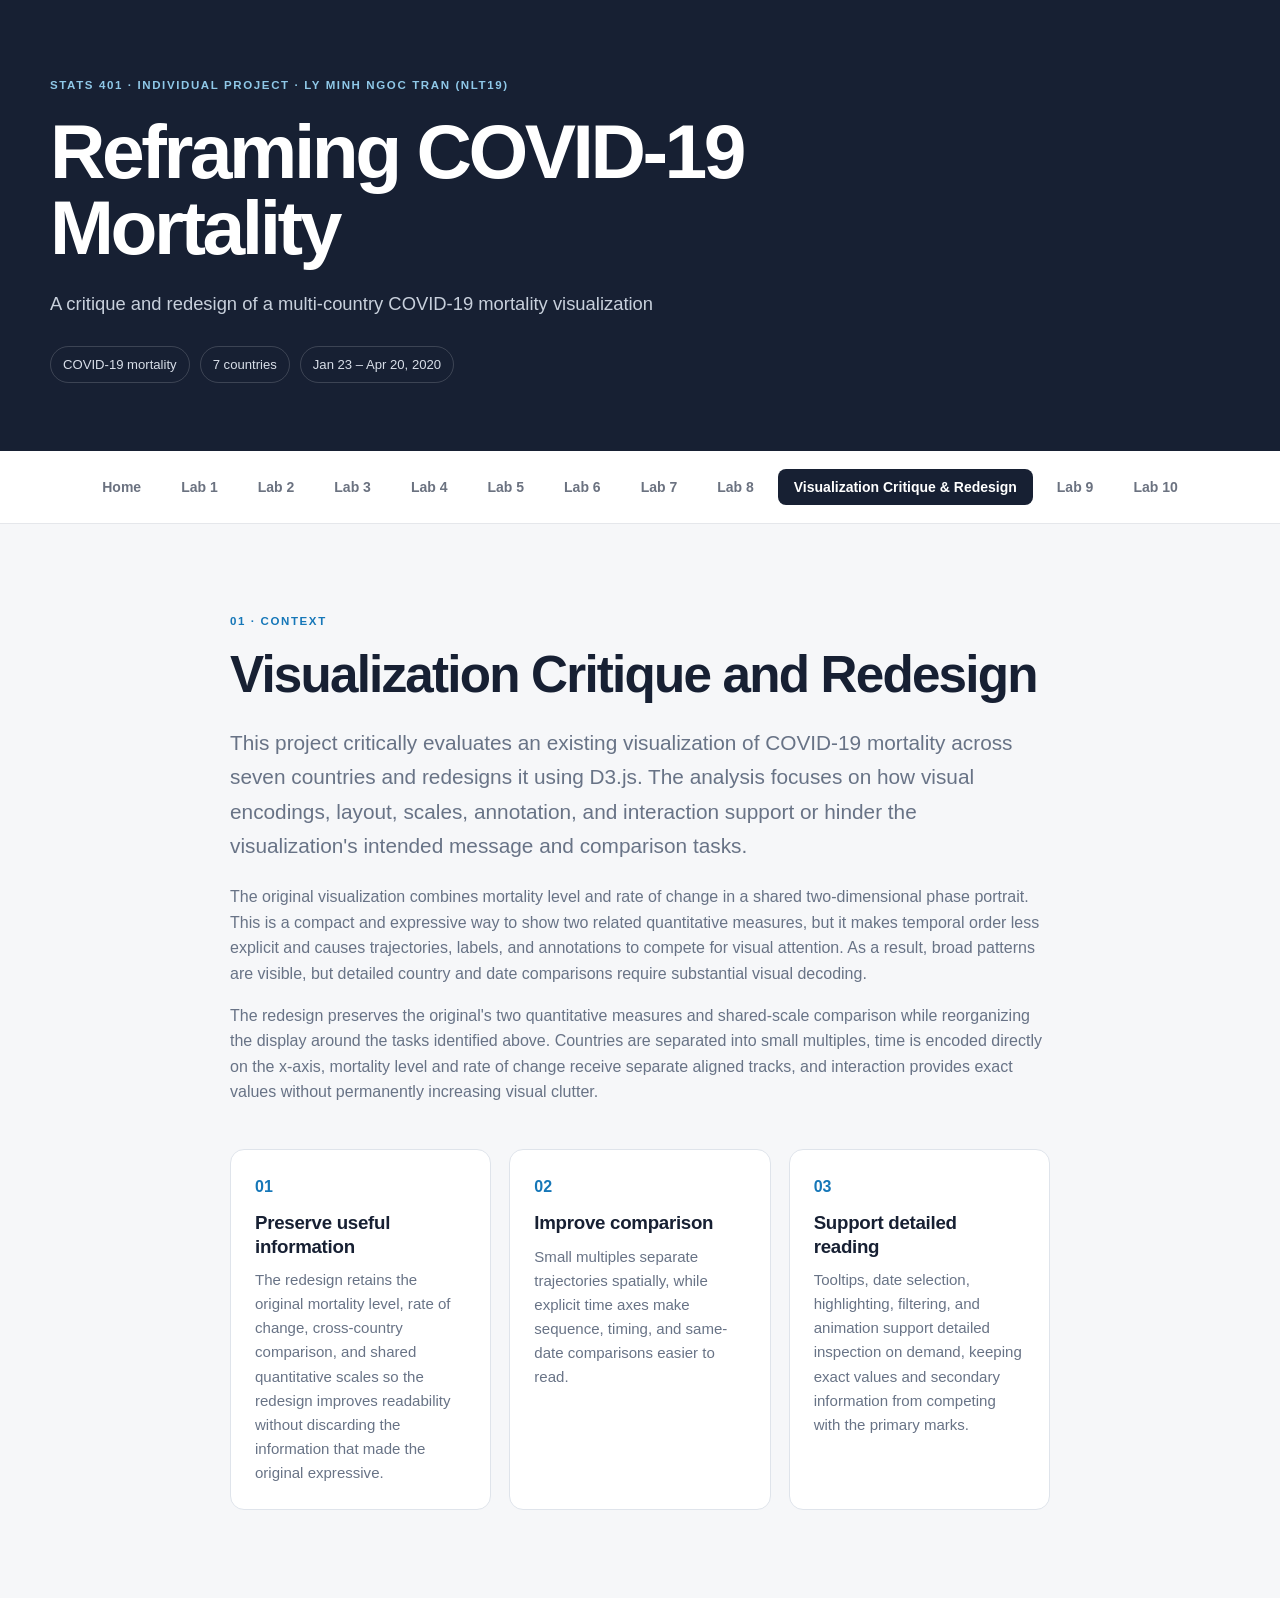
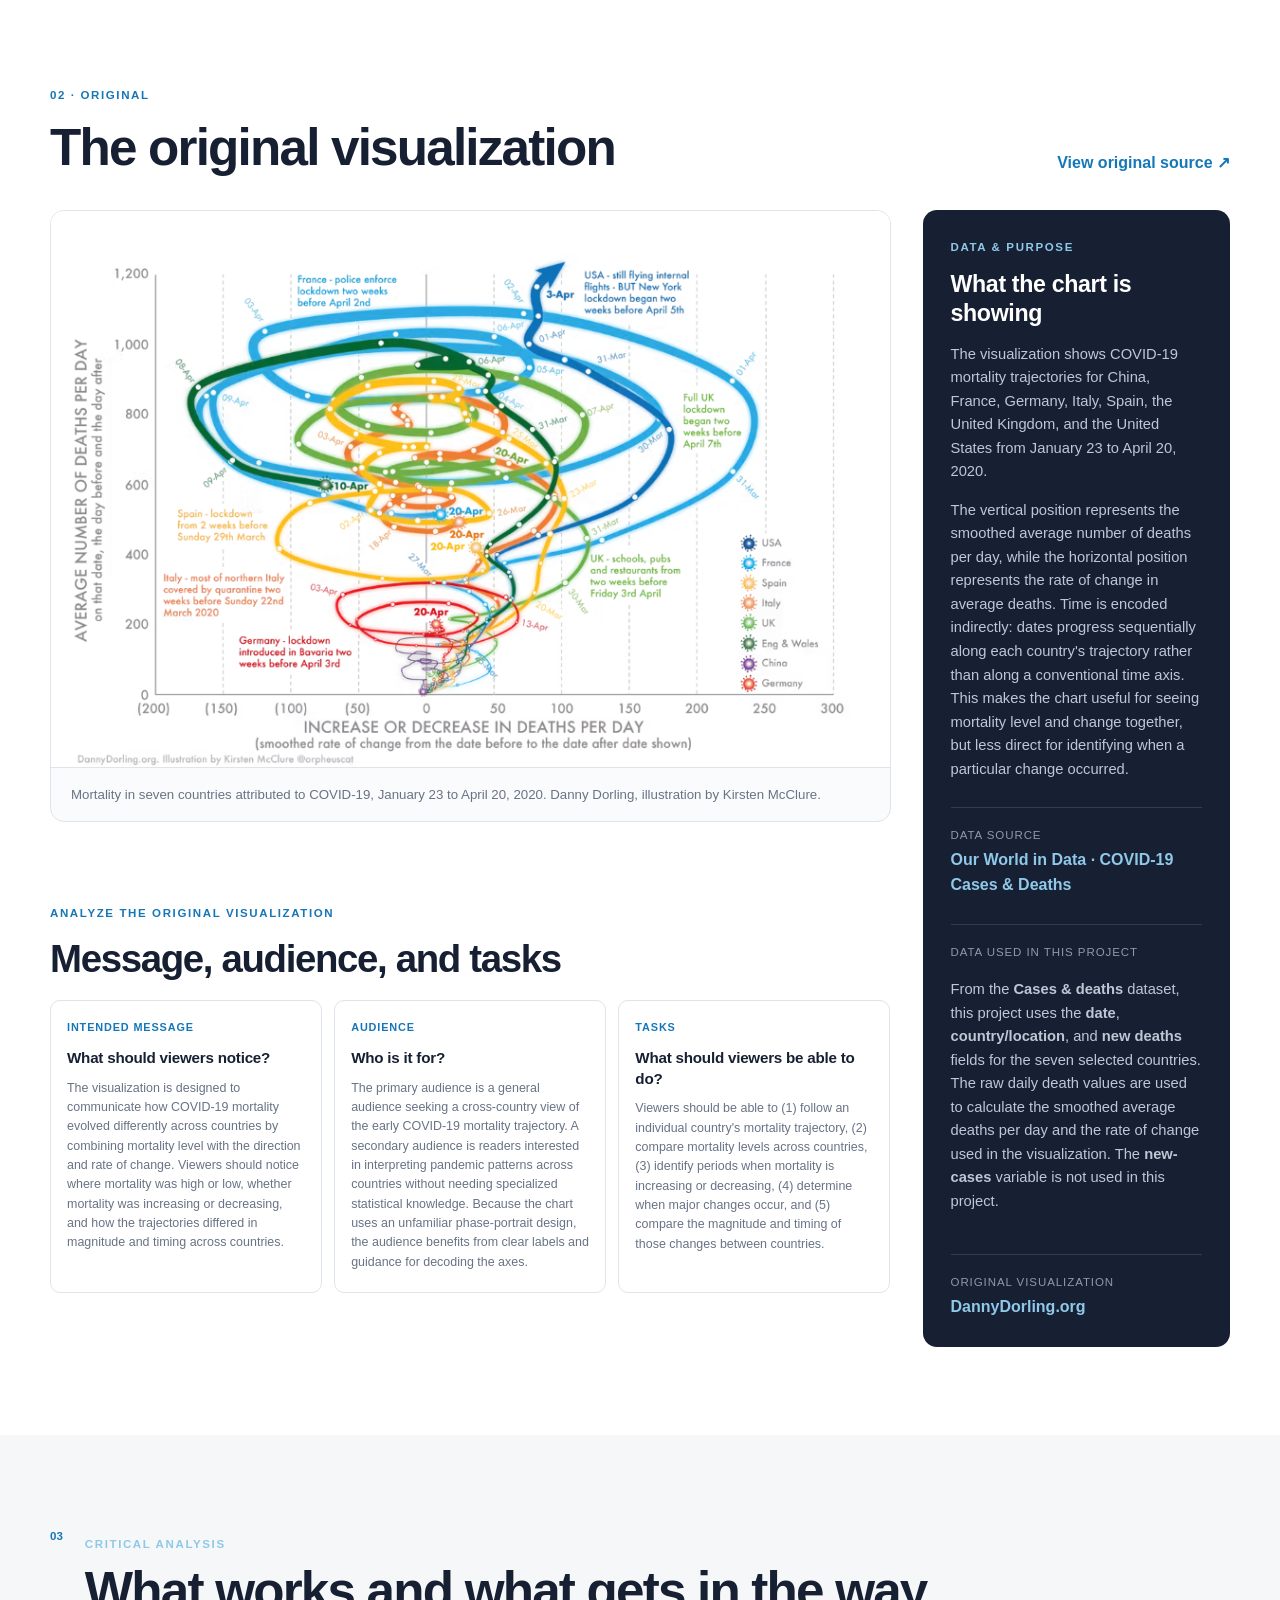
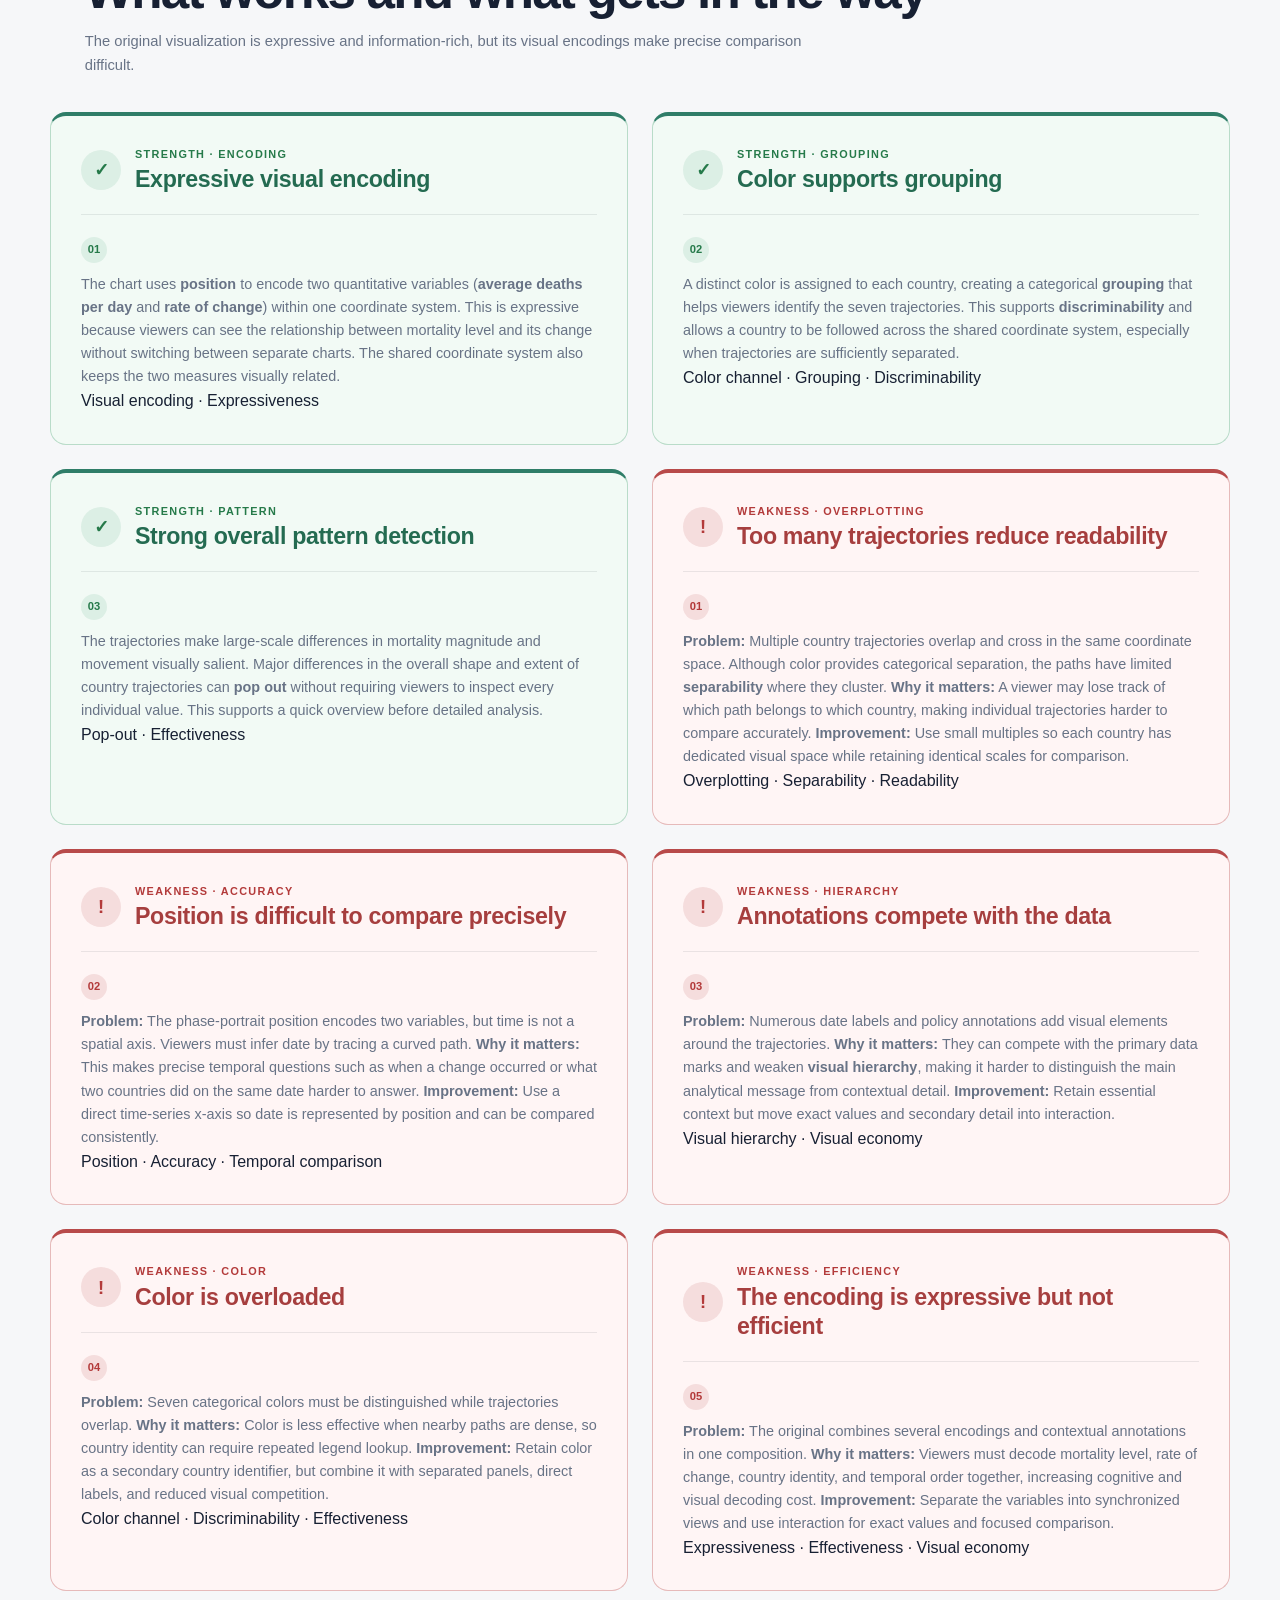
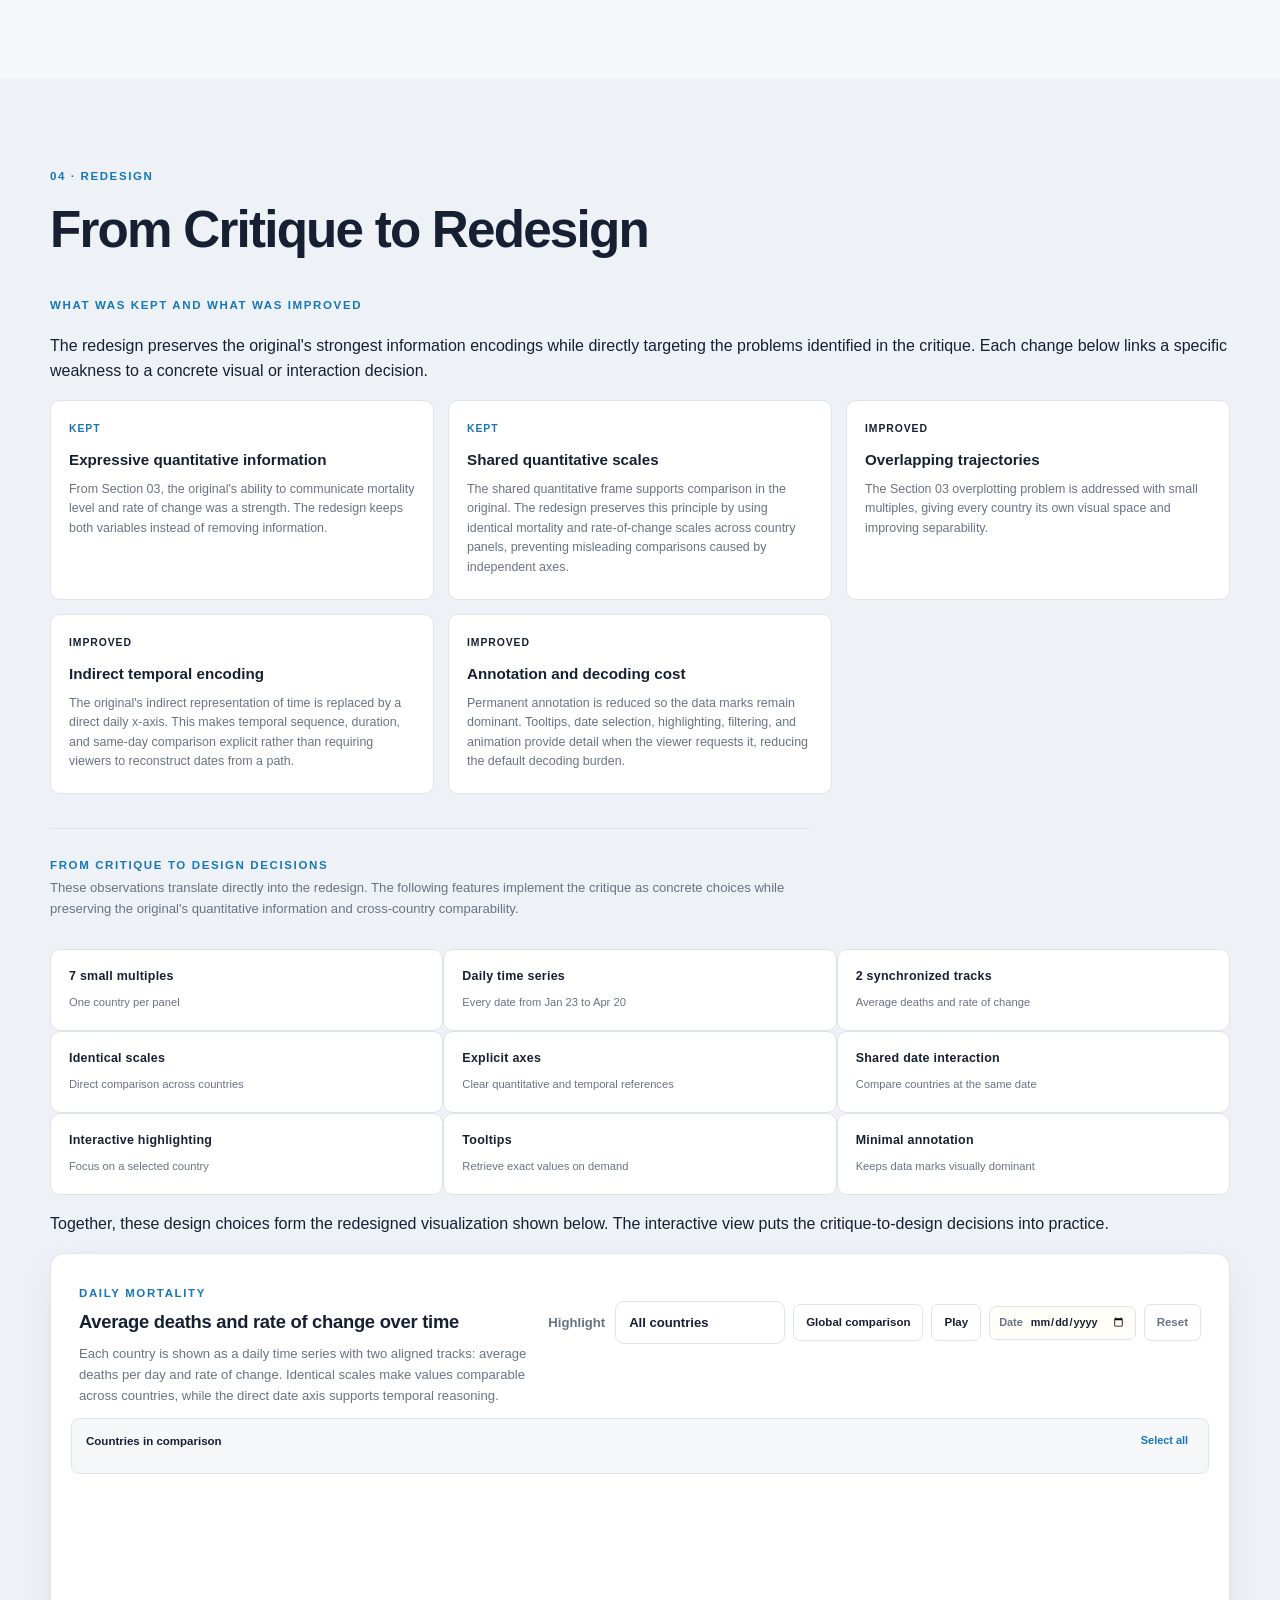
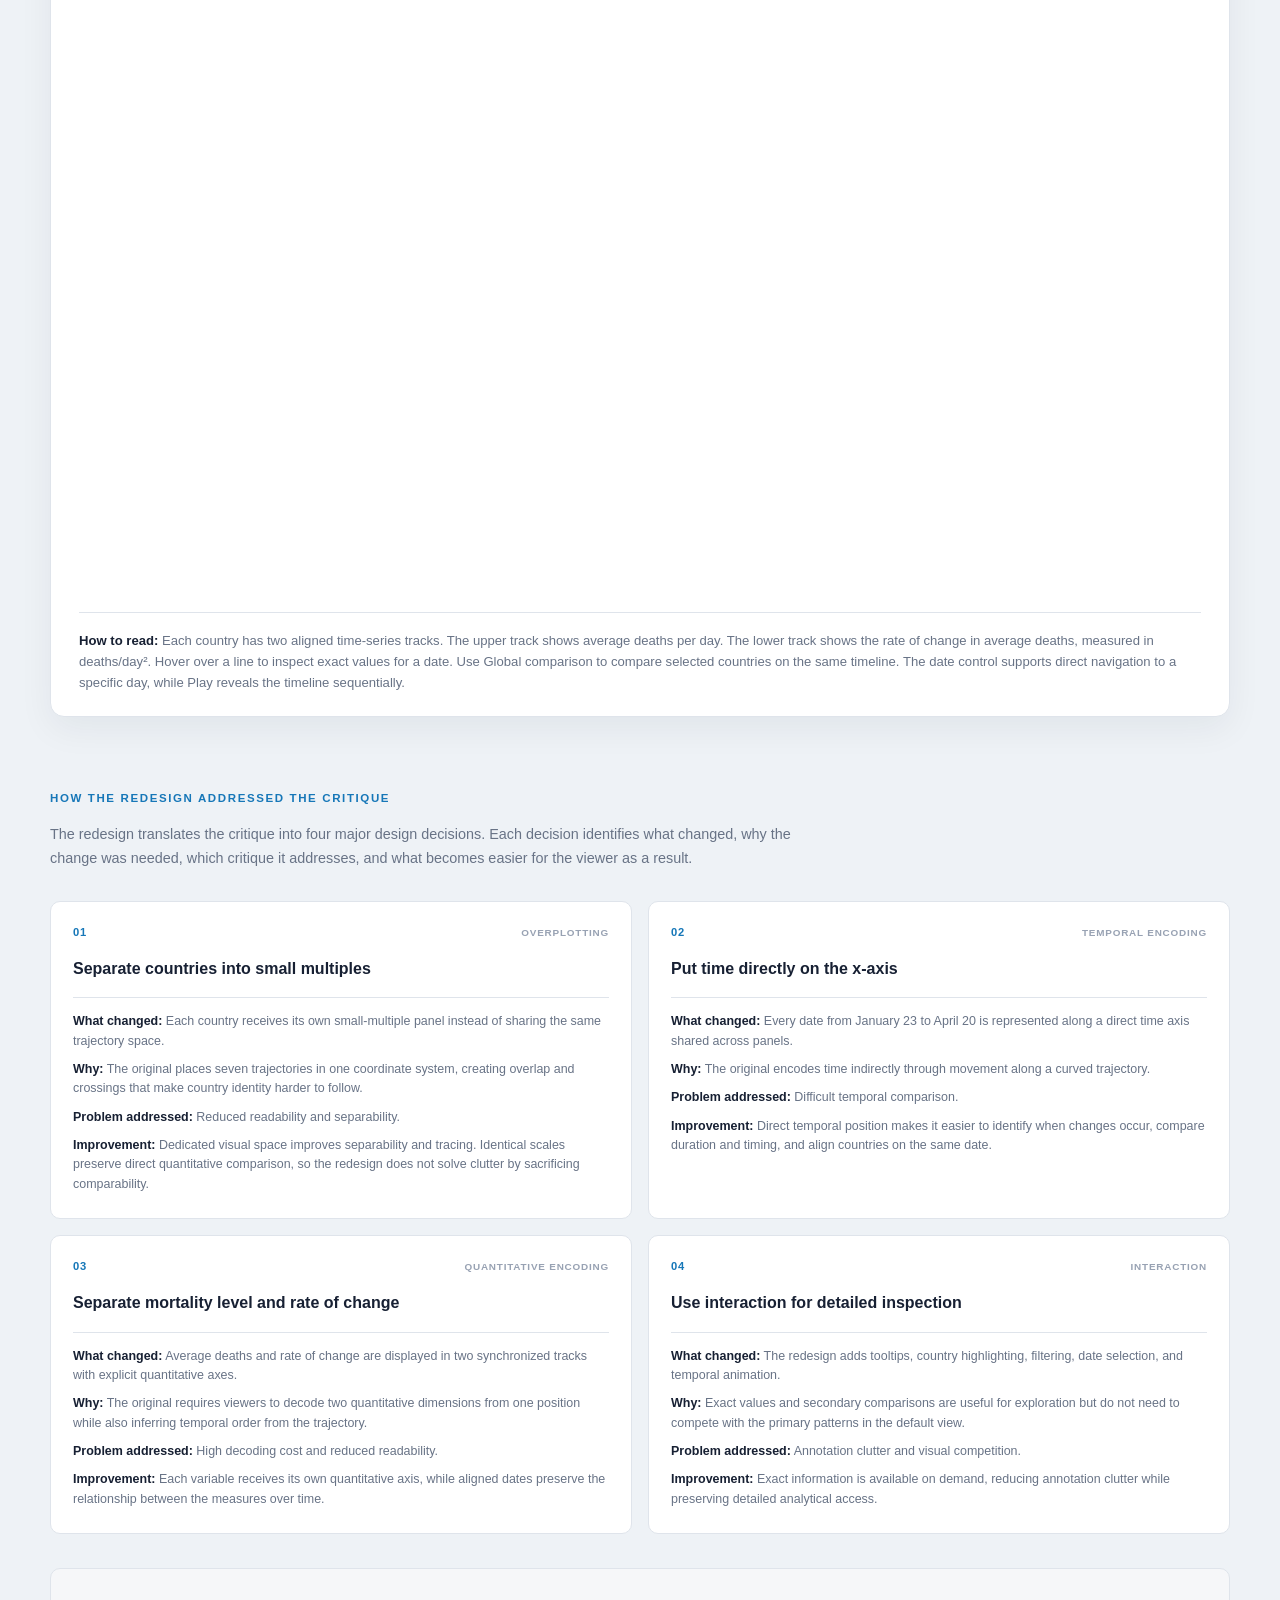
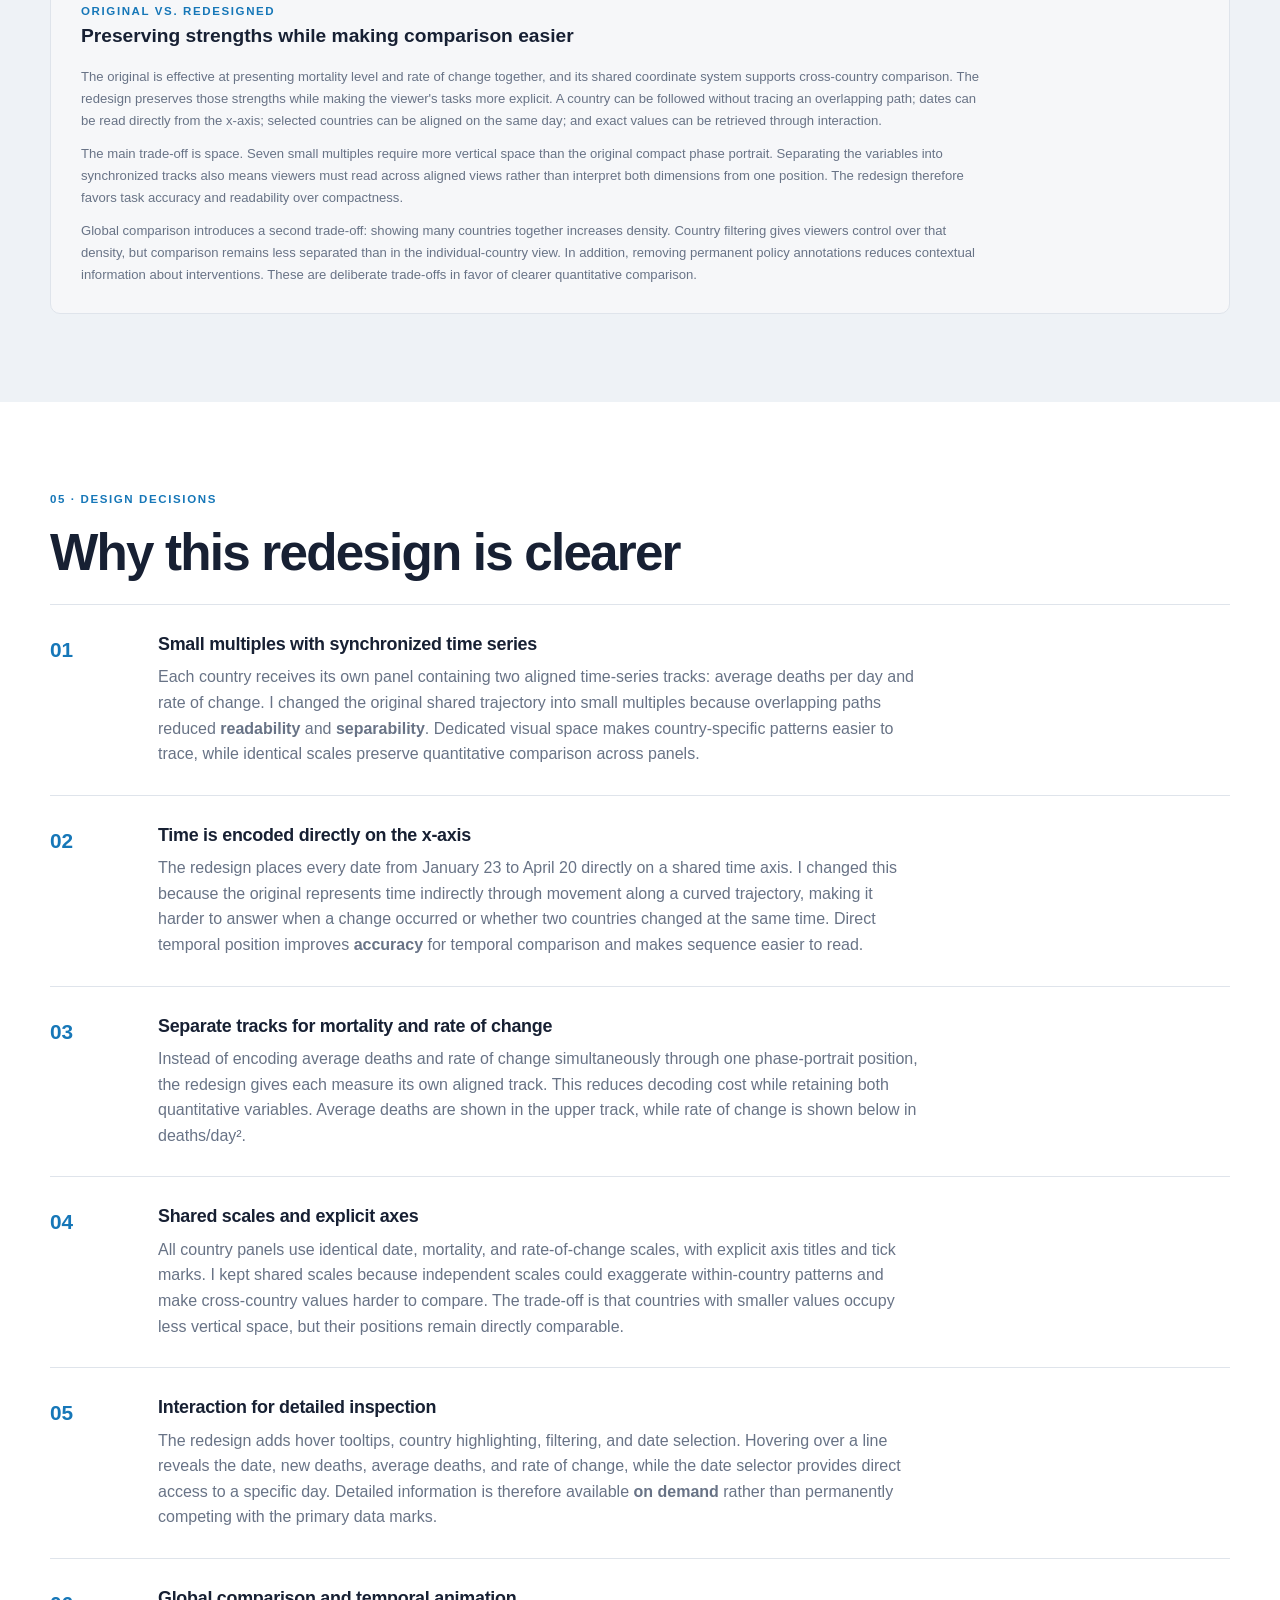
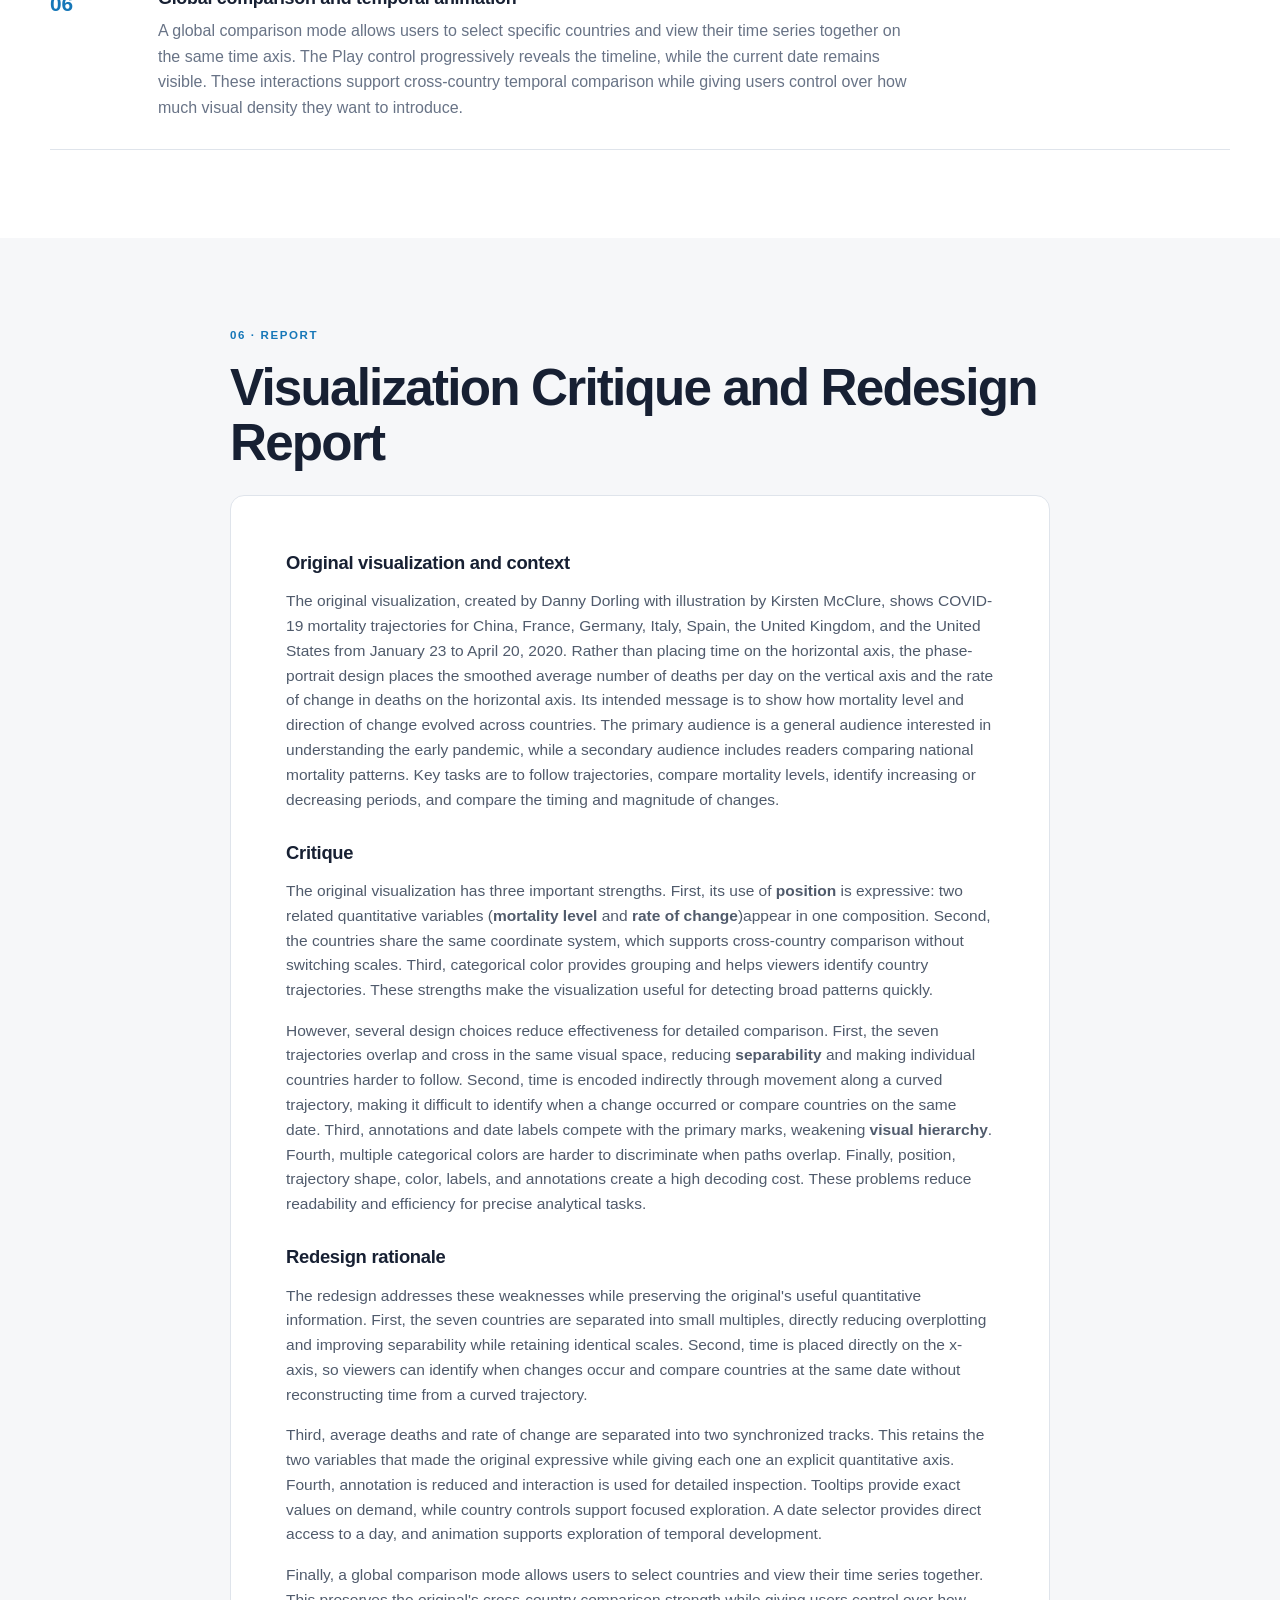
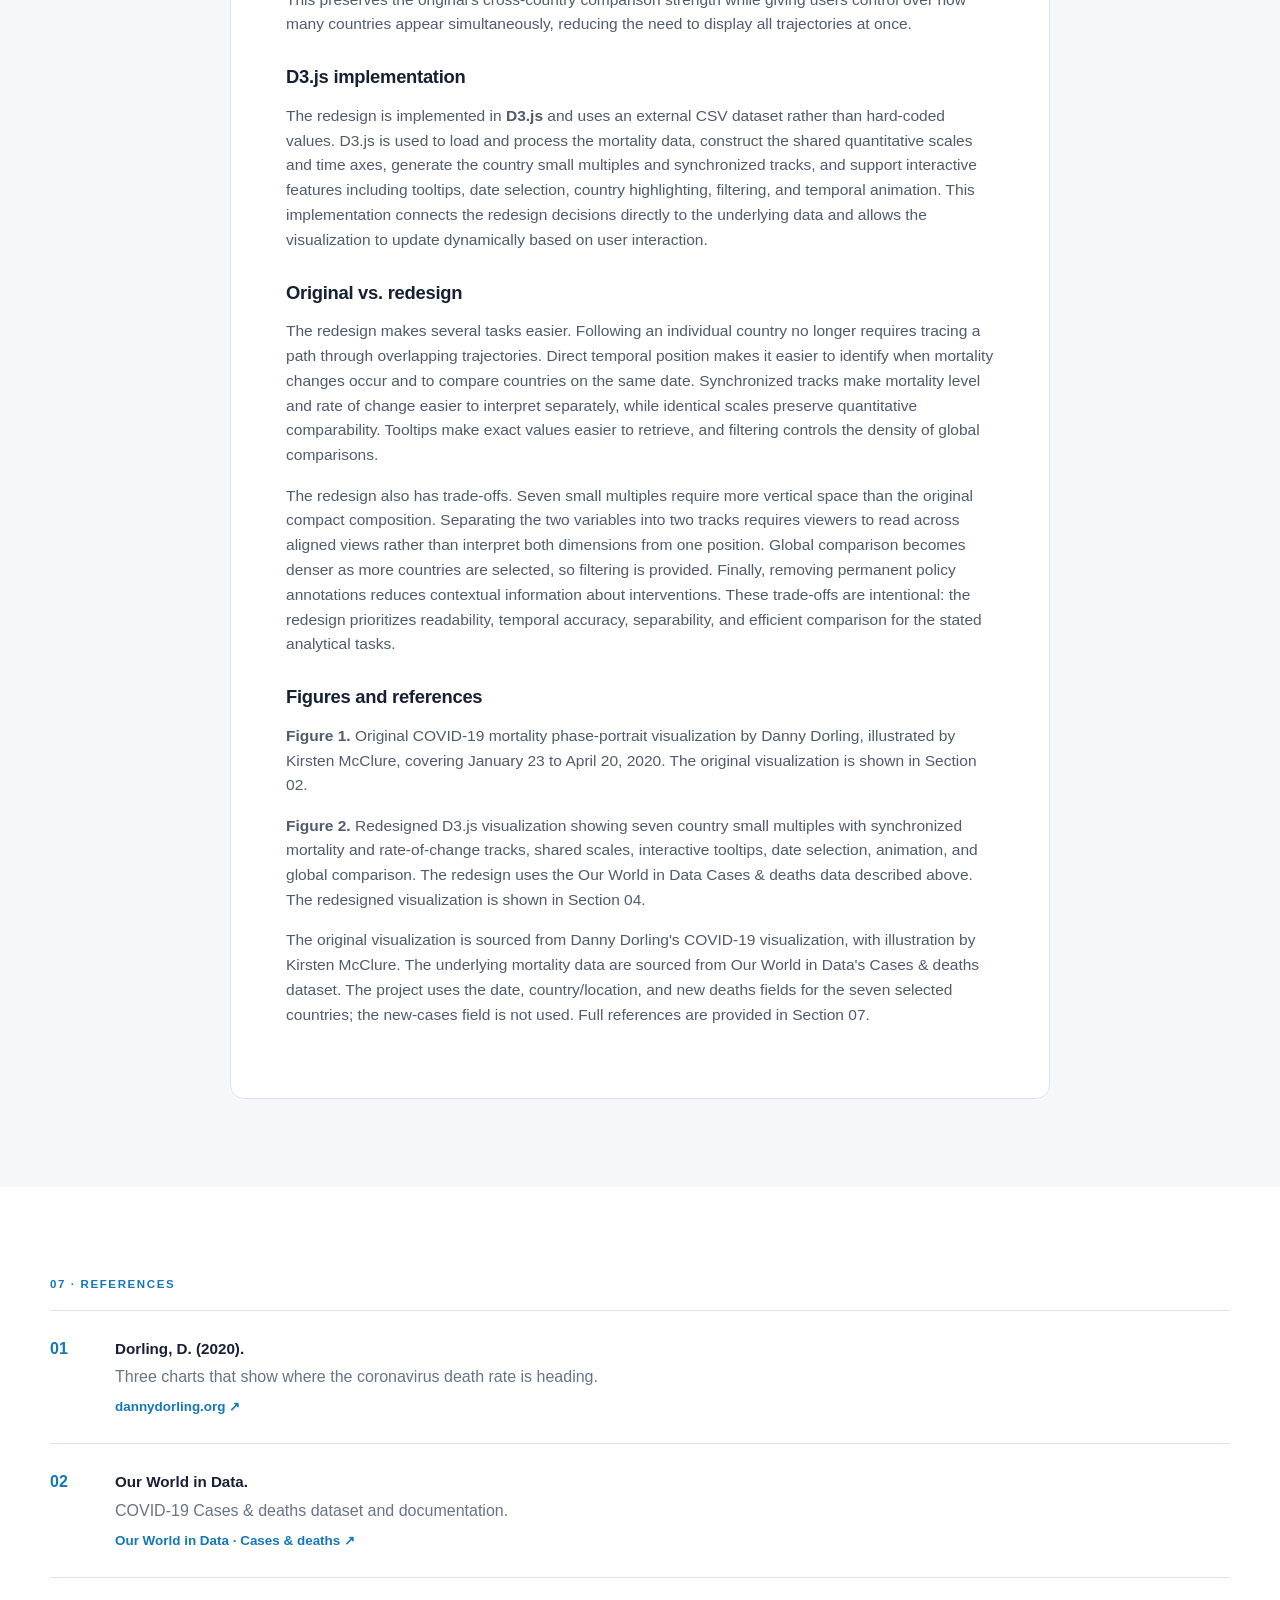
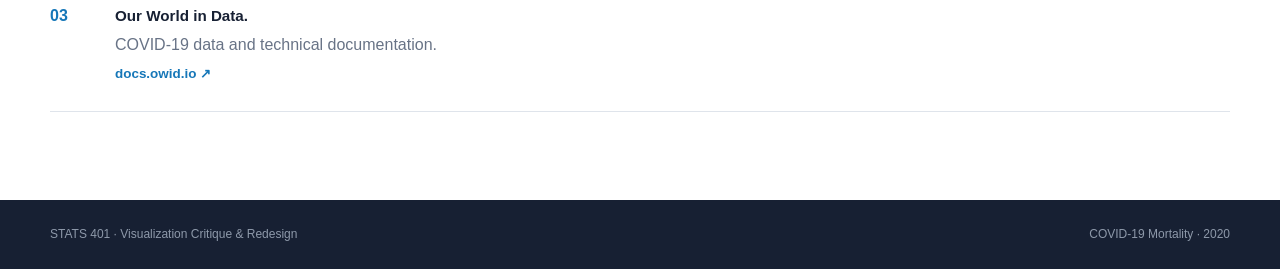
==== commit ce71b210: "Update Individual Project" ====
--- a/individual_project/index.html
+++ b/individual_project/index.html
@@ -494,8 +494,8 @@
 
                     <p>
                         The chart uses <strong>position</strong> to encode two
-                        quantitative variables—average deaths per day and
-                        rate of change—within one coordinate system. This is
+                        quantitative variables (<strong>average deaths per day</strong> and
+                        <strong>rate of change</strong>) within one coordinate system. This is
                         expressive because viewers can see the relationship
                         between mortality level and its change without
                         switching between separate charts. The shared
@@ -673,8 +673,8 @@
                         encodes two variables, but time is not a spatial axis.
                         Viewers must infer date by tracing a curved path.
                         <strong>Why it matters:</strong> This makes precise
-                        temporal questions—such as when a change occurred or
-                        what two countries did on the same date—harder to
+                        temporal questions such as when a change occurred or
+                        what two countries did on the same date harder to
                         answer.
                         <strong>Improvement:</strong> Use a direct time-series
                         x-axis so date is represented by position and can be
@@ -1823,8 +1823,8 @@
                     <p>
                         The original visualization has three important strengths.
                         First, its use of <strong>position</strong> is expressive:
-                        two related quantitative variables—mortality level and
-                        rate of change—appear in one composition. Second, the
+                        two related quantitative variables (<strong>mortality level</strong> and
+                        <strong>rate of change</strong>)appear in one composition. Second, the
                         countries share the same coordinate system, which
                         supports cross-country comparison without switching
                         scales. Third, categorical color provides grouping and
@@ -1890,6 +1890,23 @@
                         display all trajectories at once.
                     </p>
 
+                    <h3>
+                        D3.js implementation
+                    </h3>
+
+                    <p>
+                        The redesign is implemented in <strong>D3.js</strong>
+                        and uses an external CSV dataset rather than hard-coded
+                        values. D3.js is used to load and process the mortality
+                        data, construct the shared quantitative scales and time
+                        axes, generate the country small multiples and
+                        synchronized tracks, and support interactive features
+                        including tooltips, date selection, country highlighting,
+                        filtering, and temporal animation. This implementation
+                        connects the redesign decisions directly to the
+                        underlying data and allows the visualization to update
+                        dynamically based on user interaction.
+                    </p>
 
                     <h3>
                         Original vs. redesign
